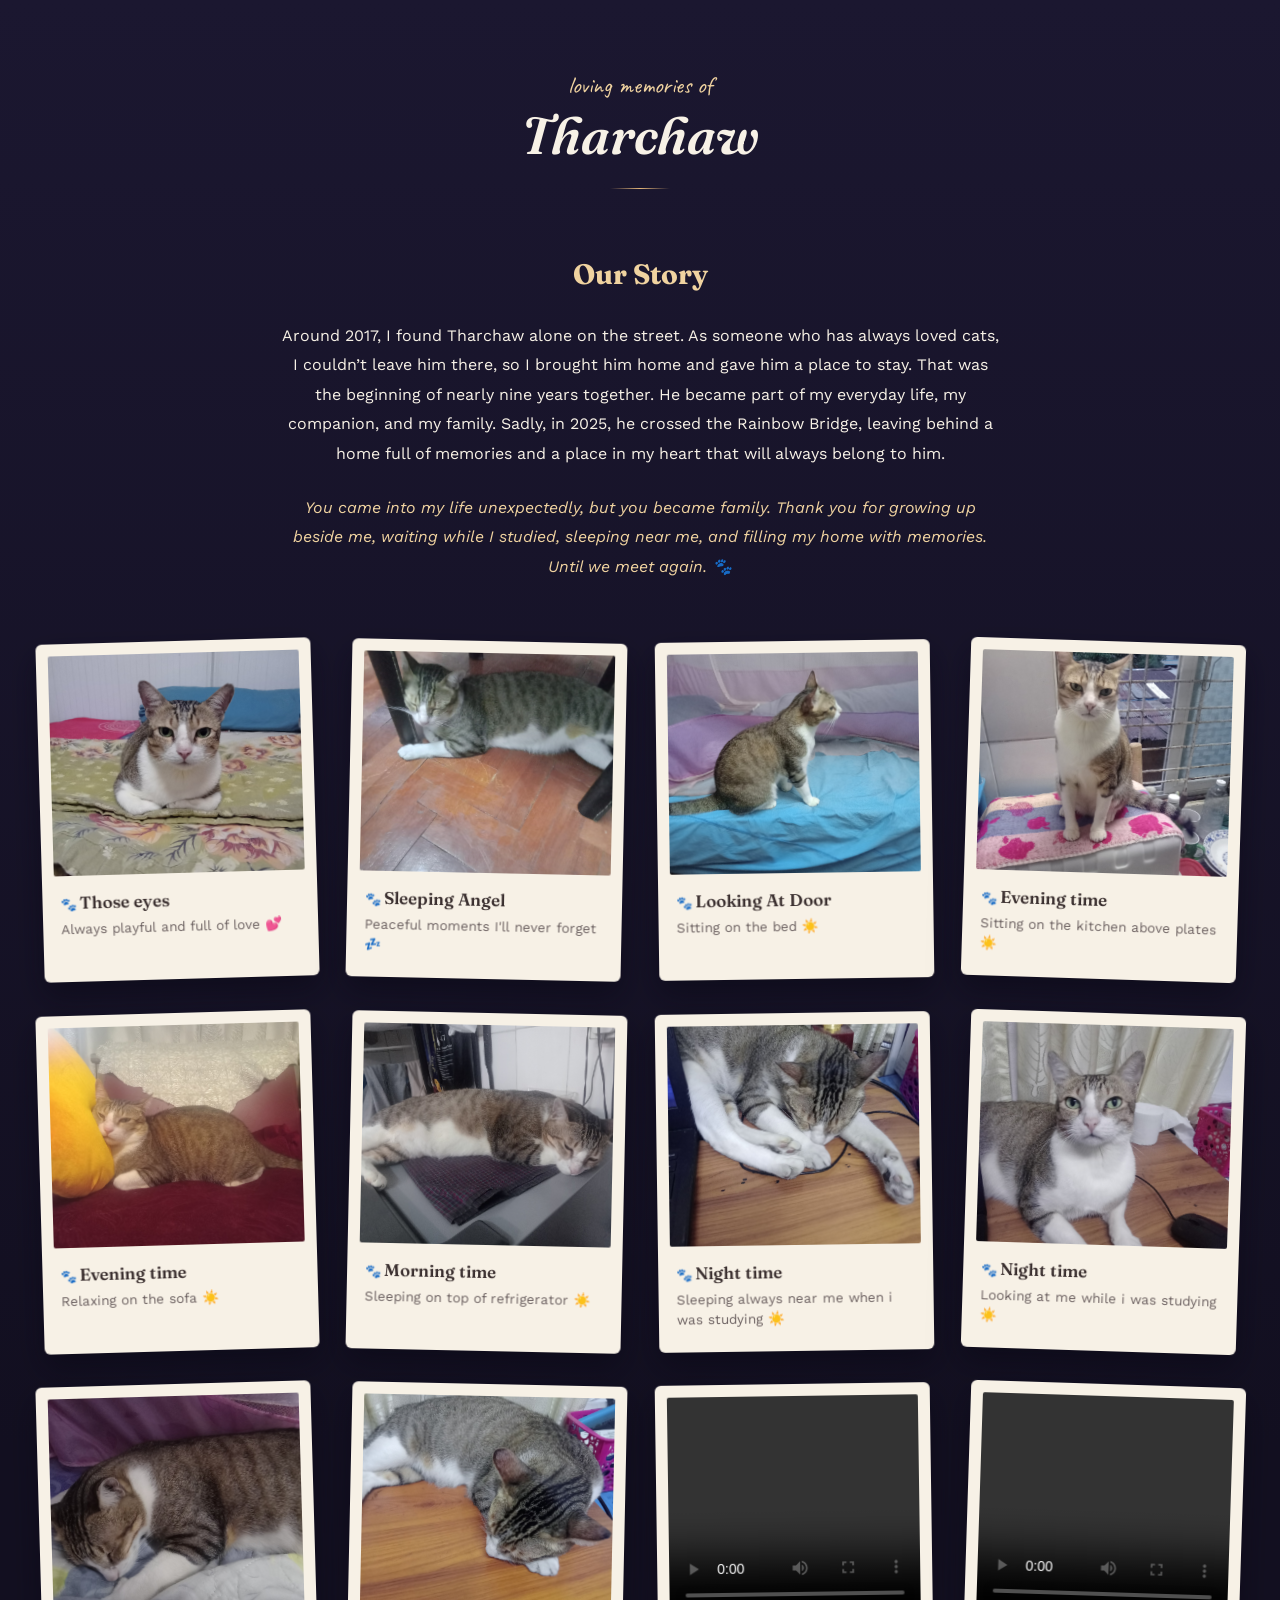
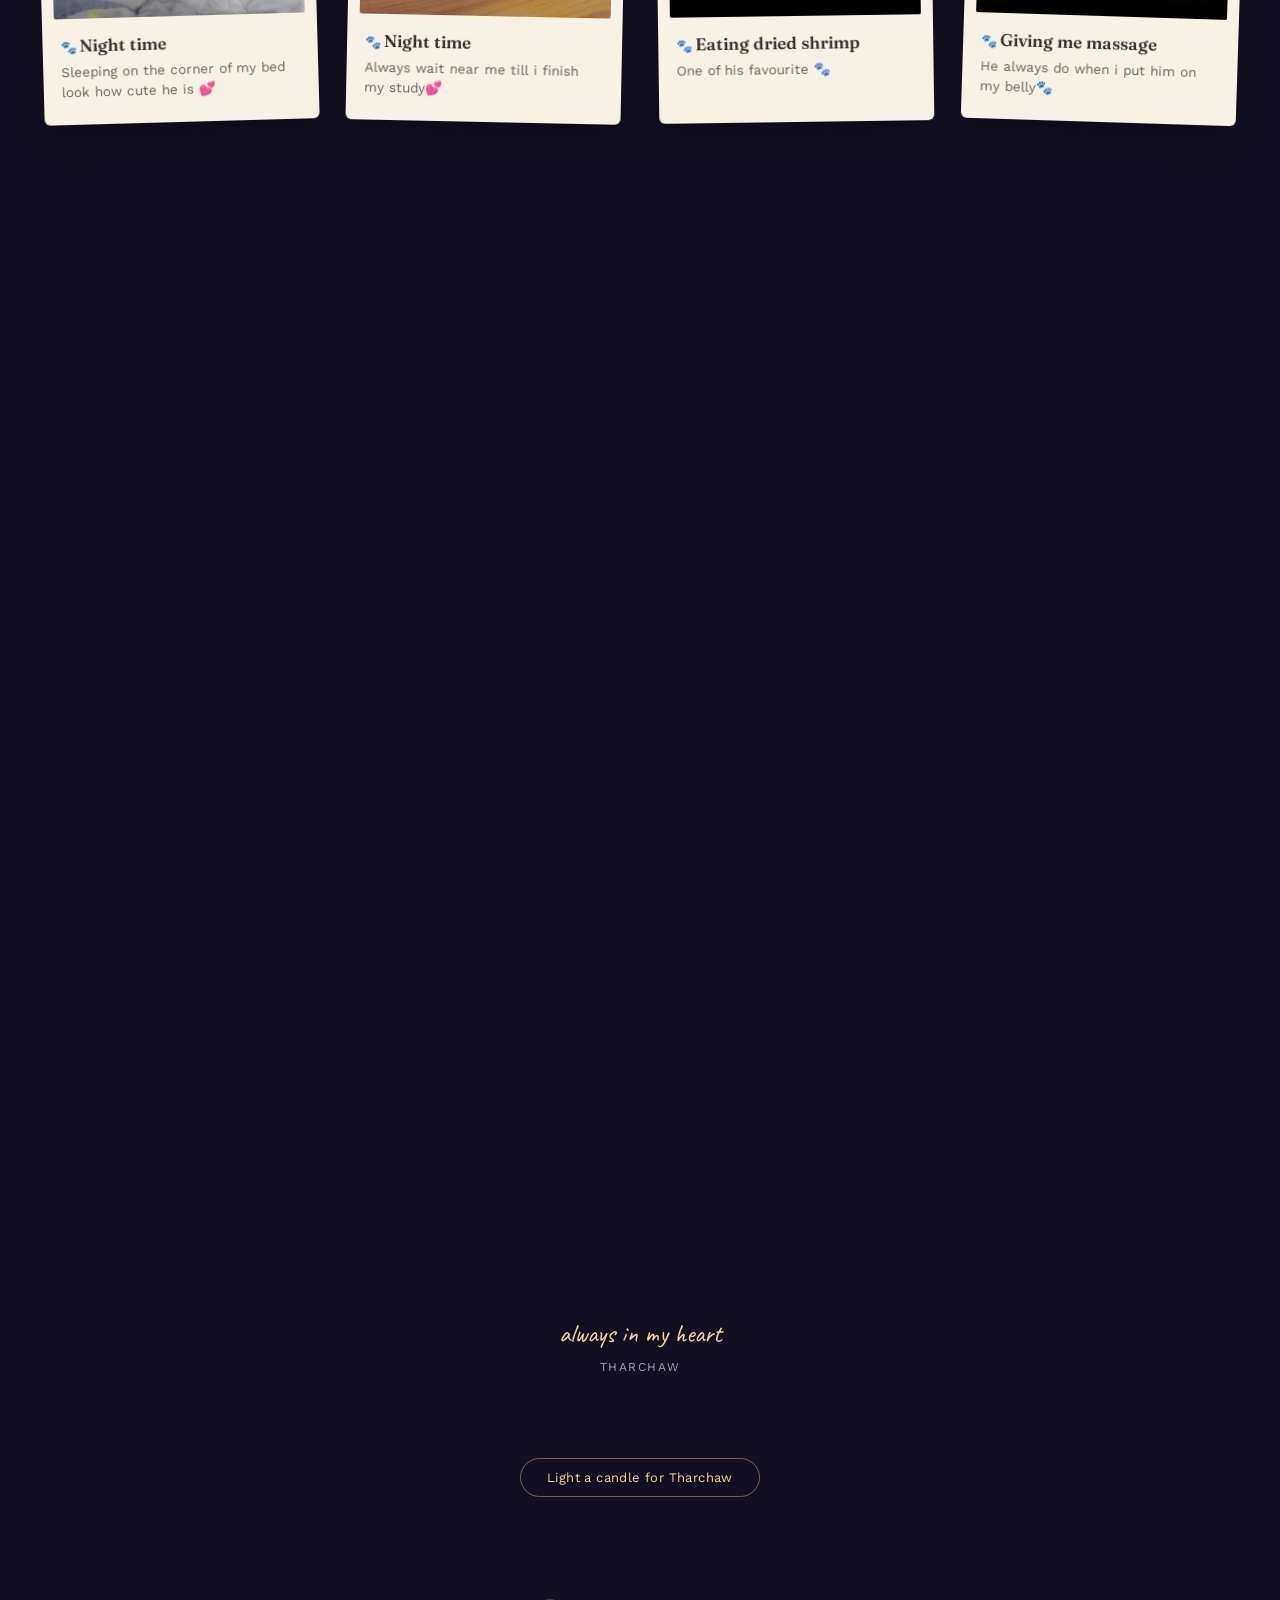
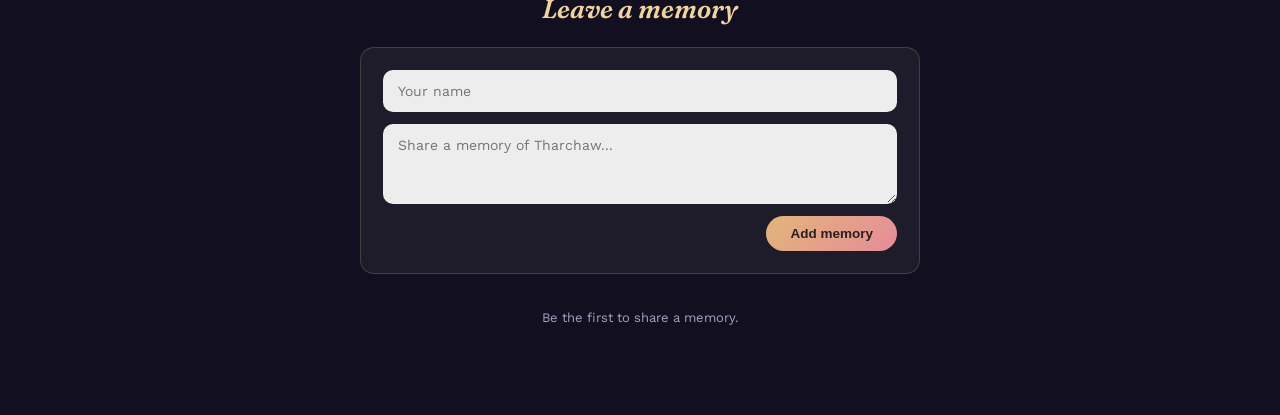
==== home.html @ 23cc224a "Upload TC" ====
<!DOCTYPE html>
<html lang="en">
<head>
    <meta charset="UTF-8">
    <meta name="viewport" content="width=device-width, initial-scale=1.0">
    <title>My Cat Memorial</title>
    <link rel="preconnect" href="https://fonts.googleapis.com">
    <link href="https://fonts.googleapis.com/css2?family=Fraunces:ital,wght@0,600;1,600&family=Work+Sans:wght@400;500;600&family=Caveat:wght@500;600&display=swap" rel="stylesheet">
    <link rel="stylesheet" href="style.css">
</head>
<body>

<div class="paw-field" aria-hidden="true">
    <span class="paw">🐾</span>
    <span class="paw">🐾</span>
    <span class="paw">🐾</span>
    <span class="paw">🐾</span>
    <span class="paw">🐾</span>
</div>
<div class="ember-field" id="emberField" aria-hidden="true"></div>

<div class="container">

    <div class="hero">
        <span class="eyebrow">loving memories of</span>
        <h1>Tharchaw</h1>
        <div class="divider"></div>
    </div>

    <section aria-labelledby="our-story-title" style="max-width: 720px; margin: 0 auto 60px; line-height: 1.85;">
        <h2 id="our-story-title" style="font-family: var(--font-display); color: var(--gold-soft); font-size: 28px; margin-bottom: 20px;">Our Story</h2>
        <p>Around 2017, I found Tharchaw alone on the street. As someone who has always loved cats, I couldn’t leave him there, so I brought him home and gave him a place to stay. That was the beginning of nearly nine years together. He became part of my everyday life, my companion, and my family. Sadly, in 2025, he crossed the Rainbow Bridge, leaving behind a home full of memories and a place in my heart that will always belong to him.</p>
        <p style="margin-top: 24px; color: var(--gold-soft); font-style: italic;">You came into my life unexpectedly, but you became family. Thank you for growing up beside me, waiting while I studied, sleeping near me, and filling my home with memories. Until we meet again. 🐾</p>
    </section>

    <div class="card-grid">

        <!-- CAT CARD 1 -->
        <div class="cat-card">
            <img src="images/cat1.jpg" alt="My Cat">
            <div class="card-content">
                <h3>Those eyes</h3>
                <p>Always playful and full of love 💕</p>
            </div>
        </div>

        <!-- CAT CARD 2 -->
        <div class="cat-card">
            <img src="images/cat2.jpg" alt="My Cat">
            <div class="card-content">
                <h3>Sleeping Angel</h3>
                <p>Peaceful moments I'll never forget 💤</p>
            </div>
        </div>

        <!-- CAT CARD 3 -->
        <div class="cat-card">
            <img src="images/cat3.jpg" alt="My Cat">
            <div class="card-content">
                <h3>Looking At Door</h3>
                <p>Sitting on the bed ☀️</p>
            </div>
        </div>

        <!-- CAT CARD 4 -->
        <div class="cat-card">
            <img src="images/cat4.jpg" alt="My Cat">
            <div class="card-content">
                <h3>Evening time</h3>
                <p>Sitting on the kitchen above plates ☀️</p>
            </div>
        </div>

        <!-- CAT CARD 5 -->
        <div class="cat-card">
            <img src="images/cat5.jpg" alt="My Cat">
            <div class="card-content">
                <h3>Evening time</h3>
                <p>Relaxing on the sofa ☀️</p>
            </div>
        </div>

        <!-- CAT CARD 6-->
        <div class="cat-card">
            <img src="images/cat6.jpg" alt="My Cat">
            <div class="card-content">
                <h3>Morning time</h3>
                <p>Sleeping on top of refrigerator ☀️</p>
            </div>
        </div>

        <!-- CAT CARD 7-->
        <div class="cat-card">
            <img src="images/cat7.jpg" alt="My Cat">
            <div class="card-content">
                <h3>Night time</h3>
                <p>Sleeping always near me when i was studying ☀️</p>
            </div>
        </div>

        <!-- CAT CARD 8-->
        <div class="cat-card">
            <img src="images/cat8.jpg" alt="My Cat">
            <div class="card-content">
                <h3>Night time</h3>
                <p>Looking at me while i was studying ☀️</p>
            </div>
        </div>

        <!-- CAT CARD 9-->
        <div class="cat-card">
            <img src="images/cat9.jpg" alt="My Cat">
            <div class="card-content">
                <h3>Night time</h3>
                <p>Sleeping on the corner of my bed look how cute he is 💕</p>
            </div>
        </div>

        <!-- CAT CARD 10-->
        <div class="cat-card">
            <img src="images/cat10.jpg" alt="My Cat">
            <div class="card-content">
                <h3>Night time</h3>
                <p>Always wait near me till i finish my study💕</p>
            </div>
        </div>

        <!-- CAT CARD 11 (VIDEO) -->
        <div class="cat-card">
            <video controls>
            <source src="videos/cat11.mp4" type="video/mp4">
        Your browser does not support the video tag.
            </video>
        <div class="card-content">
                <h3>Eating dried shrimp</h3>
                <p>One of his favourite 🐾</p>
            </div>
        </div>

        <!-- CAT CARD 12 (VIDEO) -->
        <div class="cat-card">
            <video controls>
            <source src="videos/cat12.mp4" type="video/mp4">
        Your browser does not support the video tag.
            </video>
        <div class="card-content">
                <h3>Giving me massage</h3>
                <p>He always do when i put him on my belly🐾</p>
            </div>
        </div>

        <!-- CAT CARD 13-->
        <div class="cat-card">
            <img src="images/cat11.jpeg" alt="My Cat">
            <div class="card-content">
                <h3>Feeling alone</h3>
                <p>Watching something with full focus💕</p>
            </div>
        </div>

        <!-- CAT CARD 14-->
        <div class="cat-card">
            <img src="images/cat12.jpg" alt="My Cat">
            <div class="card-content">
                <h3>Waiting for me to sleep together</h3>
                <p>Again sleeping near me while i m studying💕</p>
            </div>
        </div>

         <!-- CAT CARD 15-->
        <div class="cat-card">
            <img src="images/cat13.jpg" alt="My Cat">
            <div class="card-content">
                <h3>Sleeping on the bed</h3>
                <p>Dreaming something💕</p>
            </div>
        </div>

        <!-- CAT CARD 16-->
        <div class="cat-card">
            <img src="images/cat14.jpg" alt="My Cat">
            <div class="card-content">
                <h3>He loves bicycle</h3>
                <p>Giving pose on the bicycle💕</p>
            </div>
        </div>

         <!-- CAT CARD 17-->
        <div class="cat-card">
            <img src="images/cat15.jpeg" alt="My Cat">
            <div class="card-content">
                <h3>He loves bicycle</h3>
                <p>Looking at camera💕</p>
            </div>
        </div>

        <!-- CAT CARD 18-->
        <div class="cat-card">
            <img src="images/cat16.jpeg" alt="My Cat">
            <div class="card-content">
                <h3>Innocent and Lovely</h3>
                <p>Looking at camera💕</p>
            </div>
        </div>

        <!-- CAT CARD 19-->
        <div class="cat-card">
            <img src="images/cat17.jpeg" alt="My Cat">
            <div class="card-content">
                <h3>Glower Face</h3>
                <p>Looking at camera💕</p>
            </div>
        </div>

        <!-- CAT CARD 20-->
        <div class="cat-card">
            <img src="images/cat18.jpg" alt="My Cat">
            <div class="card-content">
                <h3>Sleeping on my hand</h3>
                <p>Peacefully💕</p>
            </div>
        </div>

        <!-- CAT CARD 21 (VIDEO) -->
        <div class="cat-card">
            <video controls>
            <source src="videos/cat13.mp4" type="video/mp4">
        Your browser does not support the video tag.
            </video>
        <div class="card-content">
                <h3>Calling his name</h3>
                <p>He always gives me response when i call his name🐾</p>
            </div>
        </div>

    </div>

    <div class="dedication">
        always in my heart
        <span>Tharchaw</span>
    </div>

    <div class="candle-shrine" id="candleShrine">
        <div class="flame" aria-hidden="true"></div>
        <button class="candle-btn" id="candleBtn">Light a candle for Tharchaw</button>
        <span class="candle-count" id="candleCount"></span>
    </div>

    <section class="guestbook">
        <h2>Leave a memory</h2>
        <form class="guestbook-form" id="guestbookForm">
            <input type="text" id="gbName" placeholder="Your name" required>
            <textarea id="gbMessage" placeholder="Share a memory of Tharchaw..." required></textarea>
            <button type="submit">Add memory</button>
        </form>
        <div class="guestbook-list" id="guestbookList"></div>
    </section>

</div>

<!-- Lightbox for viewing photos larger -->
<div class="lightbox" id="lightbox" aria-hidden="true">
    <button class="lightbox-close" id="lightboxClose" aria-label="Close">✕</button>
    <button class="lightbox-nav prev" id="lightboxPrev" aria-label="Previous photo">‹</button>
    <div class="lightbox-media" id="lightboxMedia"></div>
    <div class="lightbox-caption">
        <h3 id="lightboxTitle"></h3>
        <p id="lightboxDesc"></p>
    </div>
    <button class="lightbox-nav next" id="lightboxNext" aria-label="Next photo">›</button>
</div>

<script src="script.js"></script>

</body>
</html>
---- style.css ----
/* ============================================
   Tharchaw Memorial — Design Tokens
   ============================================ */
:root {
    --bg-deep: #1b1730;
    --bg-deeper: #120f20;
    --surface: #2c2645;
    --surface-soft: #352c50;
    --gold: #e3b579;
    --gold-soft: #f0d3a0;
    --coral: #e58c9a;
    --cream: #f7f1e6;
    --cream-warm: #efe6d6;
    --muted: #a79fc0;
    --ink: #3a2f2f;
    --shadow: rgba(10, 8, 20, 0.55);

    --font-display: 'Fraunces', 'Georgia', serif;
    --font-body: 'Work Sans', 'Segoe UI', sans-serif;
    --font-script: 'Caveat', cursive;
}

/* Reset */
* {
    margin: 0;
    padding: 0;
    box-sizing: border-box;
}

body {
    font-family: var(--font-body);
    color: var(--cream);
    background: var(--bg-deep);
    min-height: 100vh;
    overflow-x: hidden;
}

@media (prefers-reduced-motion: reduce) {
    *, *::before, *::after {
        animation-duration: 0.01ms !important;
        animation-iteration-count: 1 !important;
        transition-duration: 0.01ms !important;
        scroll-behavior: auto !important;
    }
}

/* ============================================
   Floating paw motif (shared, restrained)
   ============================================ */
.paw-field {
    position: fixed;
    inset: 0;
    pointer-events: none;
    overflow: hidden;
    z-index: 0;
}

.paw {
    position: absolute;
    font-size: 28px;
    opacity: 0.09;
    color: var(--gold);
    animation: drift 22s ease-in-out infinite;
}

.paw:nth-child(1) { top: 12%; left: 8%;  font-size: 34px; animation-delay: 0s; }
.paw:nth-child(2) { top: 65%; left: 18%; font-size: 22px; animation-delay: -6s; }
.paw:nth-child(3) { top: 30%; left: 82%; font-size: 30px; animation-delay: -11s; }
.paw:nth-child(4) { top: 78%; left: 72%; font-size: 20px; animation-delay: -3s; }
.paw:nth-child(5) { top: 50%; left: 45%; font-size: 24px; animation-delay: -16s; }

@keyframes drift {
    0%, 100% { transform: translateY(0) rotate(0deg); }
    50% { transform: translateY(-30px) rotate(6deg); }
}

/* ============================================
   Login page
   ============================================ */
.login-page {
    min-height: 100vh;
    display: flex;
    justify-content: center;
    align-items: center;
    position: relative;
    background:
        radial-gradient(ellipse 600px 500px at 50% 40%, rgba(227, 181, 121, 0.16), transparent 70%),
        linear-gradient(160deg, var(--bg-deep), var(--bg-deeper));
}

.login-container {
    position: relative;
    z-index: 1;
    background: rgba(247, 241, 230, 0.06);
    border: 1px solid rgba(227, 181, 121, 0.25);
    padding: 48px 40px;
    border-radius: 18px;
    backdrop-filter: blur(18px);
    text-align: center;
    width: 340px;
    box-shadow: 0 25px 60px var(--shadow);
}

.login-container h1 {
    font-family: var(--font-display);
    font-style: italic;
    font-weight: 600;
    font-size: 30px;
    color: var(--gold-soft);
    letter-spacing: 0.3px;
}

.login-container h2 {
    font-family: var(--font-script);
    font-size: 22px;
    font-weight: 400;
    margin-top: 4px;
    margin-bottom: 28px;
    color: var(--muted);
}

.login-container input {
    width: 100%;
    padding: 13px 14px;
    margin-bottom: 14px;
    border: 1px solid rgba(255, 255, 255, 0.12);
    border-radius: 10px;
    outline: none;
    font-size: 14px;
    font-family: var(--font-body);
    background: rgba(255, 255, 255, 0.92);
    color: var(--ink);
    transition: box-shadow 0.25s ease, transform 0.15s ease;
}

.login-container input:focus {
    box-shadow: 0 0 0 3px rgba(227, 181, 121, 0.45);
}

.login-container button {
    width: 100%;
    padding: 13px;
    margin-top: 6px;
    border: none;
    border-radius: 10px;
    background: linear-gradient(135deg, var(--gold), var(--coral));
    color: #2a1f1f;
    font-weight: 600;
    font-size: 15px;
    letter-spacing: 0.3px;
    cursor: pointer;
    transition: transform 0.2s ease, box-shadow 0.2s ease;
}

.login-container button:hover {
    transform: translateY(-2px);
    box-shadow: 0 10px 24px rgba(227, 181, 121, 0.35);
}

.login-container button:focus-visible,
.login-container input:focus-visible {
    outline: 2px solid var(--gold-soft);
    outline-offset: 2px;
}

#error {
    margin-top: 14px;
    min-height: 18px;
    font-size: 13px;
    color: var(--coral);
}

#error.shake {
    animation: shake 0.4s ease;
}

@keyframes shake {
    0%, 100% { transform: translateX(0); }
    25% { transform: translateX(-6px); }
    75% { transform: translateX(6px); }
}

/* ============================================
   Memorial / gallery page
   ============================================ */
.container {
    position: relative;
    z-index: 1;
    padding: 70px 24px 90px;
    text-align: center;
    background: linear-gradient(180deg, var(--bg-deep), var(--bg-deeper) 40%, var(--bg-deeper));
    min-height: 100vh;
}

.hero {
    max-width: 640px;
    margin: 0 auto 60px;
}

.hero .eyebrow {
    font-family: var(--font-script);
    font-size: 24px;
    color: var(--gold-soft);
    display: block;
    margin-bottom: 6px;
}

.container h1 {
    font-family: var(--font-display);
    font-style: italic;
    font-weight: 600;
    font-size: clamp(32px, 5vw, 52px);
    color: var(--cream);
    line-height: 1.15;
}

.hero .divider {
    margin: 22px auto 0;
    width: 60px;
    height: 1px;
    background: linear-gradient(90deg, transparent, var(--gold), transparent);
}

/* Grid */
.card-grid {
    display: grid;
    grid-template-columns: repeat(auto-fill, minmax(250px, 1fr));
    gap: 34px;
    max-width: 1200px;
    margin: 0 auto;
}

/* Polaroid-style card */
.cat-card {
    background: var(--cream);
    border-radius: 6px;
    padding: 12px 12px 0;
    box-shadow: 0 14px 30px var(--shadow);
    transition: transform 0.35s ease, box-shadow 0.35s ease;
    opacity: 0;
    transform: translateY(24px);
}

.cat-card.visible {
    animation: rise 0.7s ease forwards;
}

@keyframes rise {
    to { opacity: 1; transform: translateY(0); }
}

/* alternating gentle tilt, like pinned photos */
.cat-card:nth-child(4n+1) { transform: rotate(-1.6deg) translateY(24px); }
.cat-card:nth-child(4n+2) { transform: rotate(1.2deg) translateY(24px); }
.cat-card:nth-child(4n+3) { transform: rotate(-0.8deg) translateY(24px); }
.cat-card:nth-child(4n+4) { transform: rotate(1.8deg) translateY(24px); }

.cat-card.visible:nth-child(4n+1) { animation-name: rise1; }
.cat-card.visible:nth-child(4n+2) { animation-name: rise2; }
.cat-card.visible:nth-child(4n+3) { animation-name: rise3; }
.cat-card.visible:nth-child(4n+4) { animation-name: rise4; }

@keyframes rise1 { to { opacity: 1; transform: rotate(-1.6deg) translateY(0); } }
@keyframes rise2 { to { opacity: 1; transform: rotate(1.2deg) translateY(0); } }
@keyframes rise3 { to { opacity: 1; transform: rotate(-0.8deg) translateY(0); } }
@keyframes rise4 { to { opacity: 1; transform: rotate(1.8deg) translateY(0); } }

.cat-card:hover {
    transform: rotate(0deg) translateY(-8px) scale(1.02) !important;
    box-shadow: 0 22px 45px var(--shadow);
    z-index: 2;
}

.cat-card img,
.cat-card video {
    width: 100%;
    height: 220px;
    object-fit: cover;
    border-radius: 2px;
    display: block;
}

.card-content {
    padding: 16px 6px 22px;
    text-align: left;
}

.card-content h3 {
    font-family: var(--font-display);
    font-size: 17px;
    font-weight: 600;
    color: var(--ink);
    margin-bottom: 6px;
}

.card-content h3::before {
    content: "🐾 ";
    font-size: 13px;
}

.card-content p {
    font-size: 13.5px;
    line-height: 1.5;
    color: #6b6060;
}

/* Footer dedication */
.dedication {
    margin-top: 80px;
    font-family: var(--font-script);
    font-size: 26px;
    color: var(--gold-soft);
}

.dedication span {
    display: block;
    font-family: var(--font-body);
    font-size: 12px;
    letter-spacing: 1.5px;
    text-transform: uppercase;
    color: var(--muted);
    margin-top: 10px;
}

/* ============================================
   Ambient embers
   ============================================ */
.ember-field {
    position: fixed;
    inset: 0;
    pointer-events: none;
    overflow: hidden;
    z-index: 0;
}

.ember {
    position: absolute;
    bottom: -10px;
    width: 4px;
    height: 4px;
    border-radius: 50%;
    background: radial-gradient(circle, var(--gold-soft), var(--coral) 70%, transparent 100%);
    opacity: 0;
    animation-name: ember-rise;
    animation-timing-function: ease-in;
    animation-iteration-count: infinite;
}

@keyframes ember-rise {
    0%   { transform: translate(0, 0) scale(0.6); opacity: 0; }
    10%  { opacity: 0.7; }
    50%  { transform: translate(var(--drift, 20px), -50vh) scale(1); opacity: 0.5; }
    100% { transform: translate(calc(var(--drift, 20px) * 2), -100vh) scale(0.4); opacity: 0; }
}

/* ============================================
   Candle-lighting interaction
   ============================================ */
.candle-shrine {
    margin-top: 50px;
    text-align: center;
}

.flame {
    display: block;
    width: 11px;
    height: 24px;
    margin: 0 auto 10px;
    border-radius: 50% 50% 50% 50% / 65% 65% 35% 35%;
    background: radial-gradient(circle, var(--gold-soft), var(--coral) 65%, transparent 85%);
    box-shadow: 0 0 16px 4px rgba(227, 181, 121, 0.55);
    opacity: 0;
    transform: scaleY(0.5);
    transition: opacity 0.5s ease, transform 0.5s ease;
    animation: flicker 1.6s ease-in-out infinite;
}

.candle-shrine.lit .flame {
    opacity: 1;
    transform: scaleY(1);
}

@keyframes flicker {
    0%, 100% { transform: scaleY(1) rotate(-2deg); }
    50%      { transform: scaleY(1.08) rotate(2deg); }
}

.candle-btn {
    background: none;
    border: 1px solid rgba(227, 181, 121, 0.5);
    color: var(--gold-soft);
    padding: 11px 26px;
    border-radius: 30px;
    font-family: var(--font-body);
    font-size: 13px;
    letter-spacing: 0.4px;
    cursor: pointer;
    transition: background 0.25s ease, transform 0.2s ease;
}

.candle-btn:hover {
    background: rgba(227, 181, 121, 0.1);
    transform: translateY(-1px);
}

.candle-btn:focus-visible {
    outline: 2px solid var(--gold-soft);
    outline-offset: 3px;
}

.candle-count {
    display: block;
    margin-top: 10px;
    font-size: 12px;
    color: var(--muted);
    min-height: 16px;
}

/* ============================================
   Lightbox
   ============================================ */
.cat-card img {
    cursor: zoom-in;
}

.lightbox {
    position: fixed;
    inset: 0;
    background: rgba(15, 12, 26, 0.93);
    backdrop-filter: blur(8px);
    display: flex;
    flex-direction: column;
    align-items: center;
    justify-content: center;
    opacity: 0;
    pointer-events: none;
    transition: opacity 0.3s ease;
    z-index: 50;
    padding: 40px 20px;
}

.lightbox.open {
    opacity: 1;
    pointer-events: auto;
}

.lightbox-media {
    max-width: min(90vw, 880px);
    max-height: 62vh;
    display: flex;
    align-items: center;
    justify-content: center;
}

.lightbox-media img {
    max-width: 100%;
    max-height: 62vh;
    border-radius: 8px;
    box-shadow: 0 25px 60px rgba(0, 0, 0, 0.6);
}

.lightbox-caption {
    text-align: center;
    margin-top: 20px;
    max-width: 520px;
}

.lightbox-caption h3 {
    font-family: var(--font-display);
    font-style: italic;
    color: var(--gold-soft);
    font-size: 20px;
    margin-bottom: 6px;
}

.lightbox-caption p {
    color: var(--muted);
    font-size: 14px;
}

.lightbox-close {
    position: absolute;
    top: 24px;
    right: 28px;
    background: none;
    border: none;
    color: var(--cream);
    font-size: 26px;
    line-height: 1;
    cursor: pointer;
}

.lightbox-nav {
    position: absolute;
    top: 50%;
    transform: translateY(-50%);
    background: none;
    border: none;
    color: var(--gold-soft);
    font-size: 42px;
    line-height: 1;
    cursor: pointer;
    padding: 10px;
    opacity: 0.8;
    transition: opacity 0.2s ease;
}

.lightbox-nav:hover {
    opacity: 1;
}

.lightbox-nav.prev { left: 12px; }
.lightbox-nav.next { right: 12px; }

.lightbox-close:focus-visible,
.lightbox-nav:focus-visible {
    outline: 2px solid var(--gold-soft);
    outline-offset: 2px;
}

@media (max-width: 600px) {
    .lightbox-nav { font-size: 30px; }
    .lightbox-close { top: 14px; right: 16px; }
}

/* ============================================
   Page-load title intro
   ============================================ */
.hero .eyebrow,
.container h1,
.hero .divider,
.login-container h1,
.login-container h2 {
    opacity: 0;
    animation: fade-up 1s ease forwards;
}

.hero .eyebrow  { animation-delay: 0.15s; }
.container h1   { animation-delay: 0.45s; animation-duration: 1.1s; }
.hero .divider  { animation-delay: 1.05s; }

.login-container h1 { animation-delay: 0.15s; }
.login-container h2 { animation-delay: 0.5s; }

@keyframes fade-up {
    from { opacity: 0; transform: translateY(14px); }
    to   { opacity: 1; transform: translateY(0); }
}

/* ============================================
   Paw-print cursor over the gallery
   ============================================ */
.container {
    cursor: url("data:image/svg+xml,%3Csvg xmlns='http://www.w3.org/2000/svg' width='30' height='30' viewBox='0 0 32 32'%3E%3Cg fill='%23e3b579'%3E%3Cellipse cx='16' cy='21' rx='9' ry='7'/%3E%3Ccircle cx='7' cy='10' r='3.4'/%3E%3Ccircle cx='14' cy='6' r='3.4'/%3E%3Ccircle cx='21' cy='6' r='3.4'/%3E%3Ccircle cx='27' cy='11' r='3.2'/%3E%3C/g%3E%3C/svg%3E") 15 15, auto;
}

/* ============================================
   Guestbook
   ============================================ */
.guestbook {
    max-width: 560px;
    margin: 70px auto 0;
    text-align: left;
}

.guestbook h2 {
    font-family: var(--font-display);
    font-style: italic;
    text-align: center;
    color: var(--gold-soft);
    font-size: 26px;
    margin-bottom: 22px;
    font-weight: 600;
}

.guestbook-form {
    display: flex;
    flex-direction: column;
    gap: 12px;
    background: rgba(247, 241, 230, 0.05);
    border: 1px solid rgba(227, 181, 121, 0.22);
    padding: 22px;
    border-radius: 14px;
}

.guestbook-form input,
.guestbook-form textarea {
    width: 100%;
    padding: 12px 14px;
    border-radius: 10px;
    border: 1px solid rgba(255, 255, 255, 0.12);
    background: rgba(255, 255, 255, 0.92);
    color: var(--ink);
    font-family: var(--font-body);
    font-size: 14px;
    outline: none;
}

.guestbook-form textarea {
    min-height: 80px;
    resize: vertical;
}

.guestbook-form input:focus,
.guestbook-form textarea:focus {
    box-shadow: 0 0 0 3px rgba(227, 181, 121, 0.45);
}

.guestbook-form button {
    align-self: flex-end;
    background: linear-gradient(135deg, var(--gold), var(--coral));
    border: none;
    color: #2a1f1f;
    padding: 10px 24px;
    border-radius: 30px;
    font-weight: 600;
    font-size: 13.5px;
    cursor: pointer;
    transition: transform 0.2s ease, box-shadow 0.2s ease;
}

.guestbook-form button:hover {
    transform: translateY(-2px);
    box-shadow: 0 10px 22px rgba(227, 181, 121, 0.3);
}

.guestbook-list {
    margin-top: 26px;
    display: flex;
    flex-direction: column;
    gap: 14px;
}

.guestbook-entry {
    background: rgba(247, 241, 230, 0.04);
    border-left: 2px solid var(--gold);
    padding: 14px 18px;
    border-radius: 8px;
}

.guestbook-entry .message {
    font-style: italic;
    color: var(--cream-warm);
    font-size: 14.5px;
    line-height: 1.5;
}

.guestbook-entry .meta {
    margin-top: 8px;
    font-size: 11px;
    letter-spacing: 0.6px;
    text-transform: uppercase;
    color: var(--muted);
}

.guestbook-empty {
    color: var(--muted);
    font-size: 13px;
    text-align: center;
    padding: 10px 0 0;
}
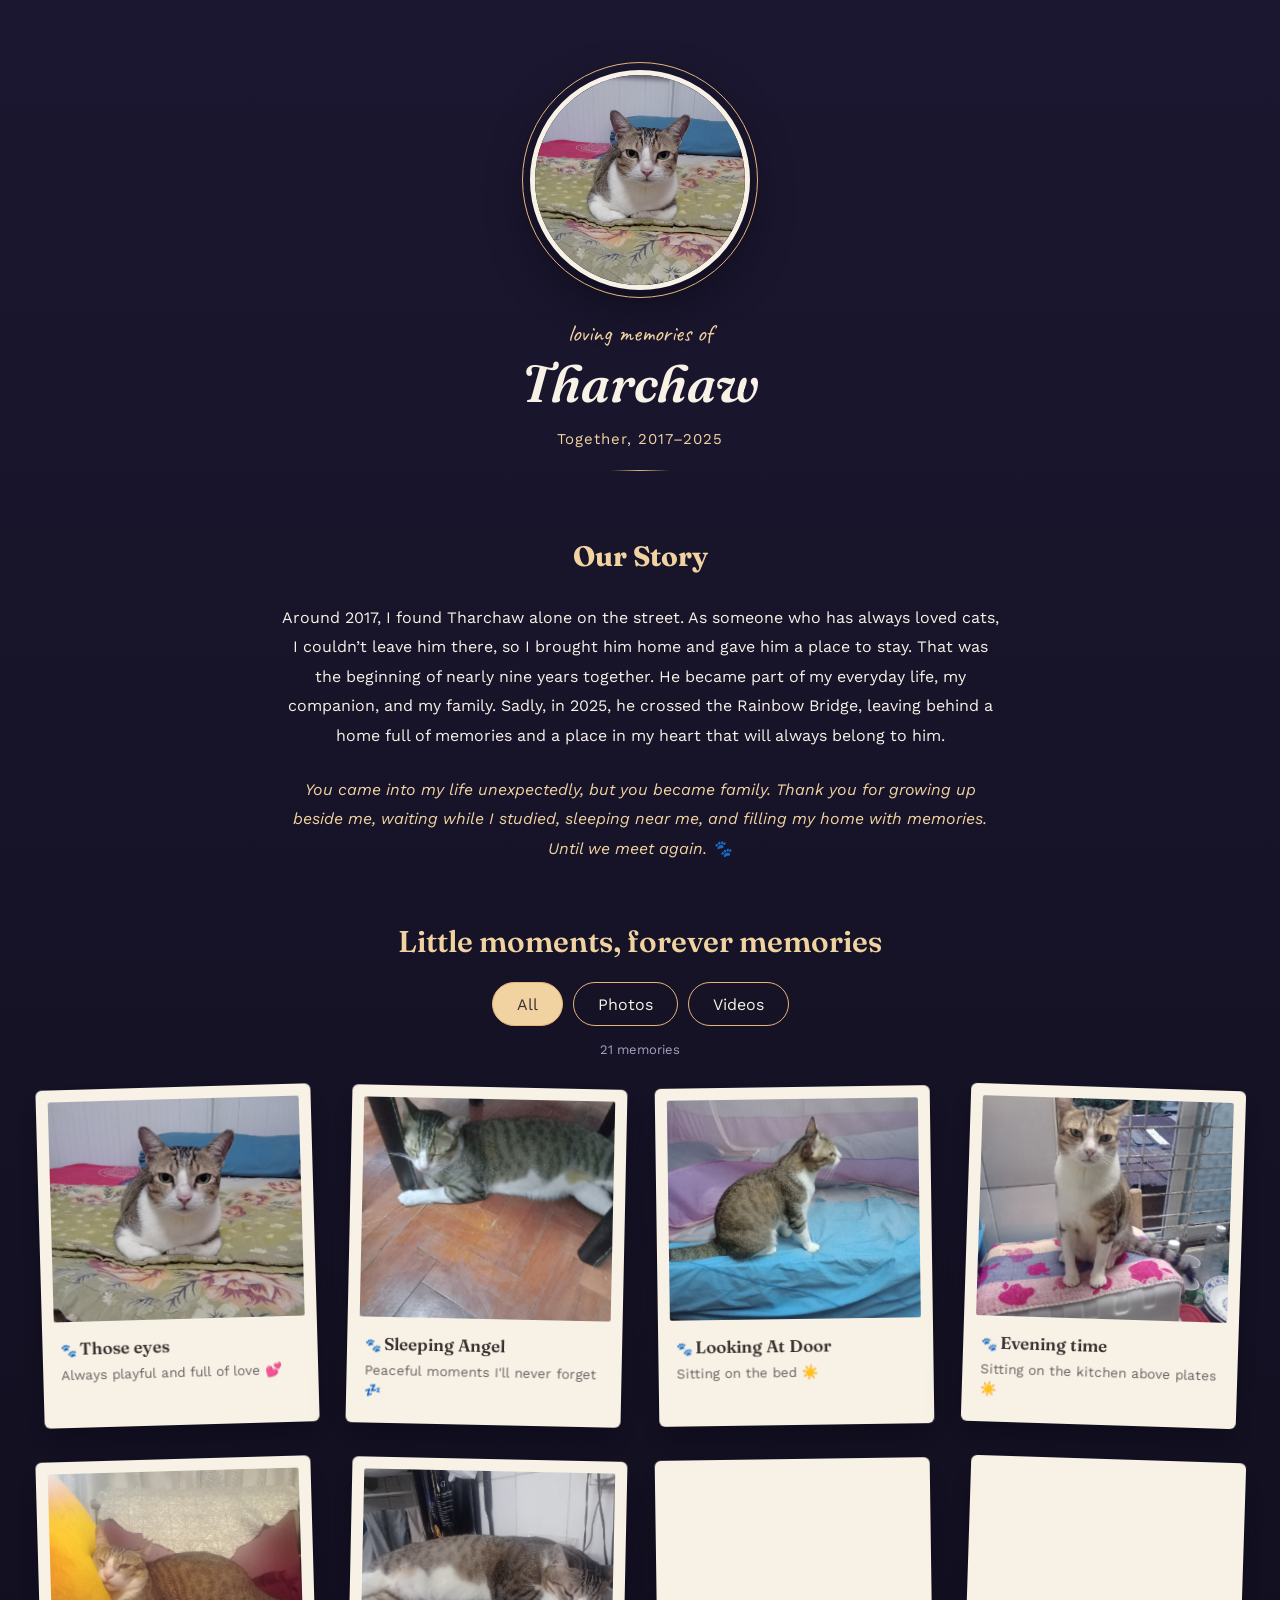
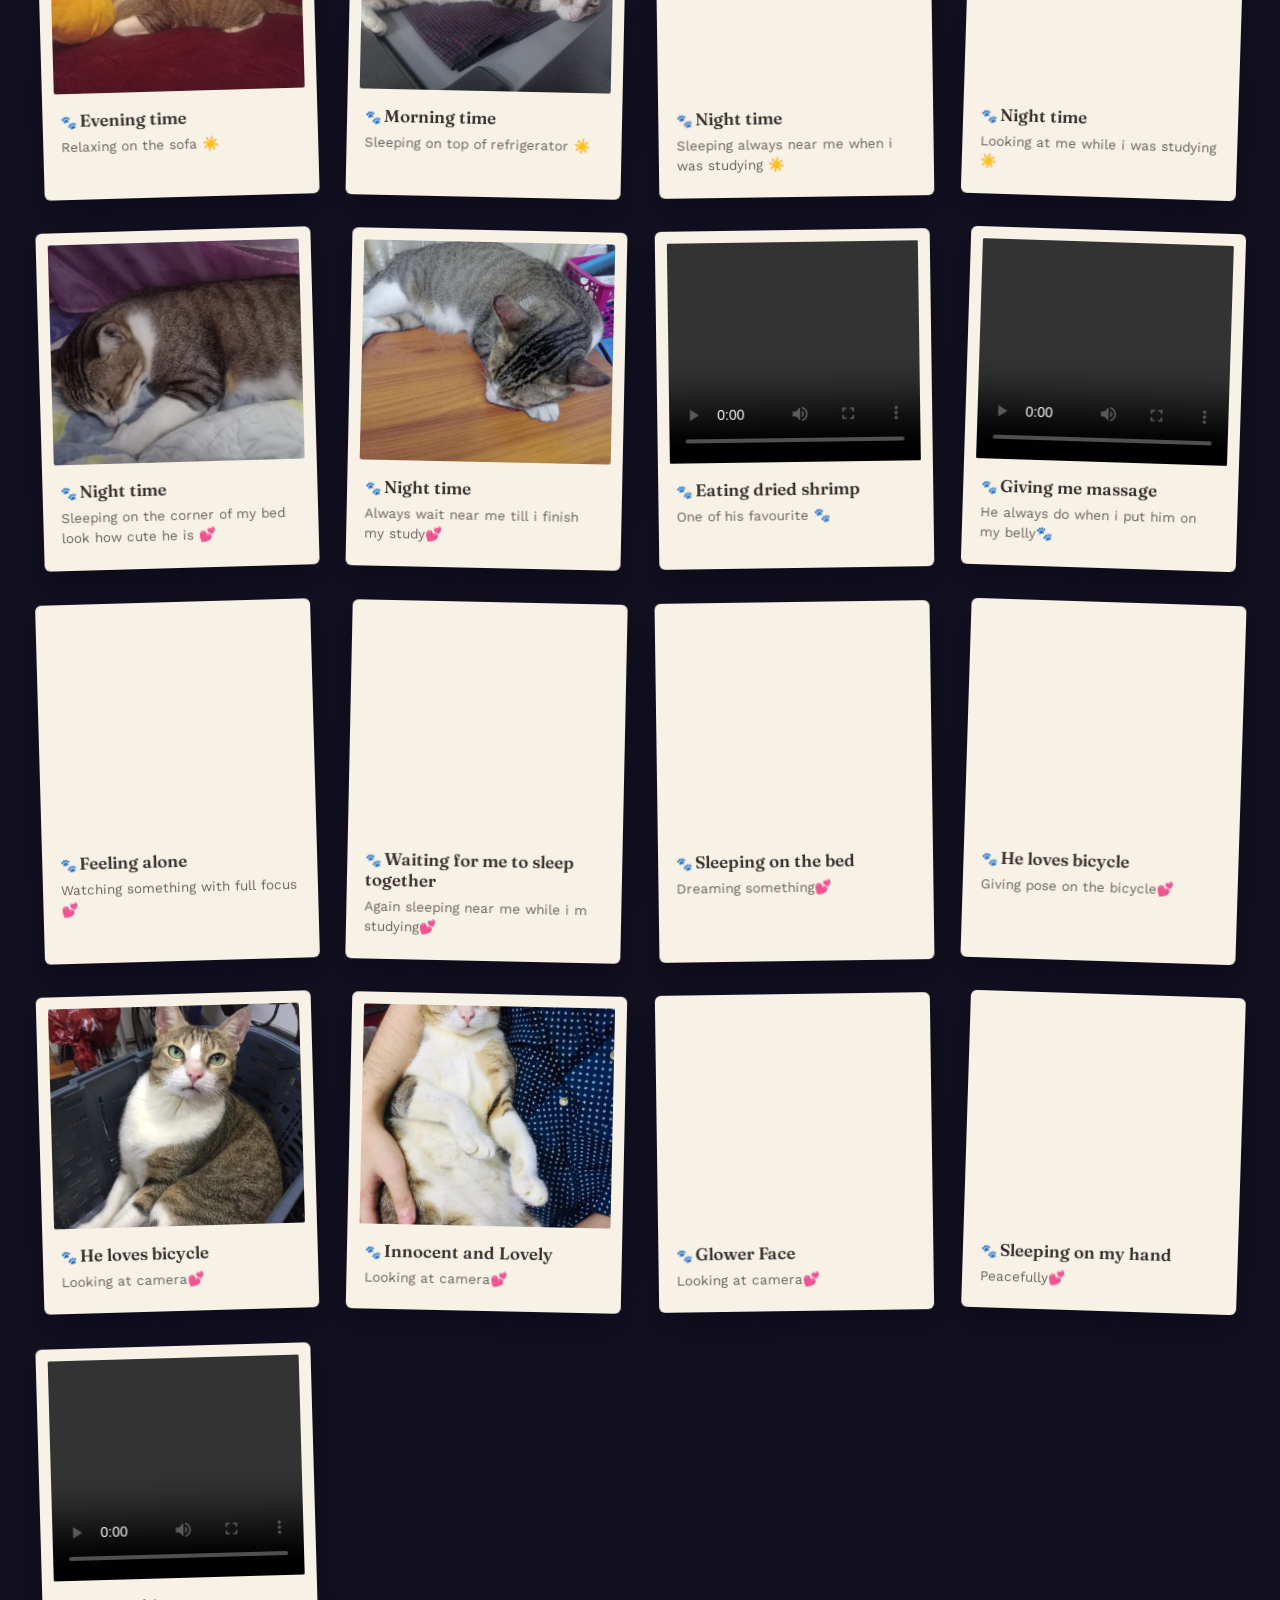
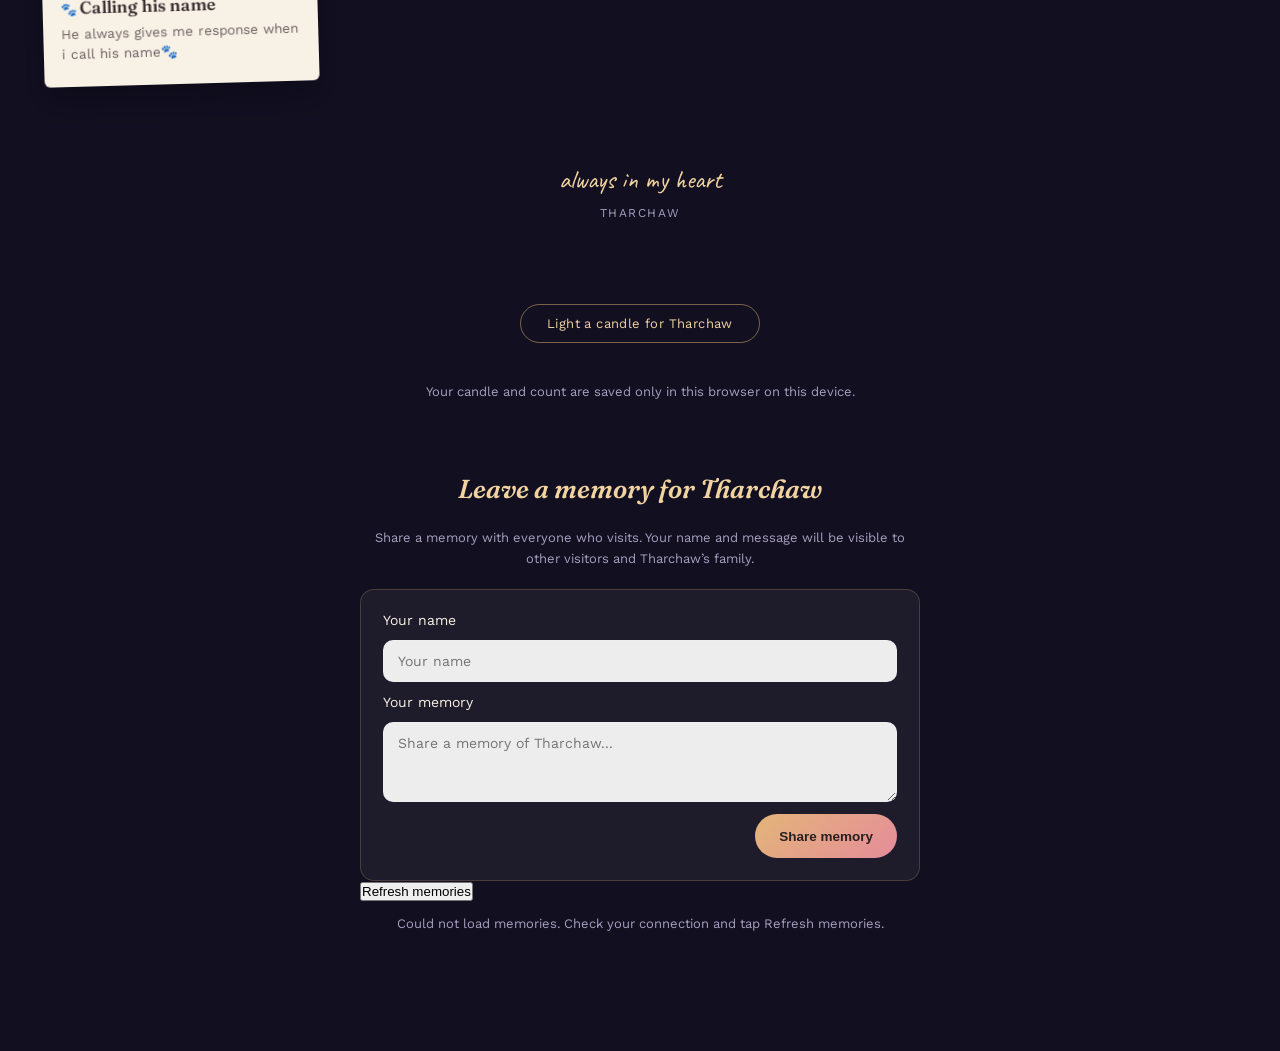
==== commit ac40751c: "Add share memory guestbook" ====
--- a/home.html
+++ b/home.html
@@ -3,7 +3,7 @@
 <head>
     <meta charset="UTF-8">
     <meta name="viewport" content="width=device-width, initial-scale=1.0">
-    <title>My Cat Memorial</title>
+    <title>Tharchaw — Loving Memories</title>
     <link rel="preconnect" href="https://fonts.googleapis.com">
     <link href="https://fonts.googleapis.com/css2?family=Fraunces:ital,wght@0,600;1,600&family=Work+Sans:wght@400;500;600&family=Caveat:wght@500;600&display=swap" rel="stylesheet">
     <link rel="stylesheet" href="style.css">
@@ -22,8 +22,10 @@
 <div class="container">
 
     <div class="hero">
+        <img class="featured-photo" src="images/cat1.jpg" alt="A favourite portrait of Tharchaw" fetchpriority="high">
         <span class="eyebrow">loving memories of</span>
         <h1>Tharchaw</h1>
+        <p class="together-years">Together, 2017–2025</p>
         <div class="divider"></div>
     </div>
 
@@ -33,11 +35,19 @@
         <p style="margin-top: 24px; color: var(--gold-soft); font-style: italic;">You came into my life unexpectedly, but you became family. Thank you for growing up beside me, waiting while I studied, sleeping near me, and filling my home with memories. Until we meet again. 🐾</p>
     </section>
 
+    <section class="gallery-section" aria-labelledby="gallery-title">
+    <h2 id="gallery-title" class="gallery-title">Little moments, forever memories</h2>
+    <div class="gallery-filters" role="group" aria-label="Filter memories" hidden>
+        <button type="button" data-filter="all" aria-pressed="true">All</button>
+        <button type="button" data-filter="photo" aria-pressed="false">Photos</button>
+        <button type="button" data-filter="video" aria-pressed="false">Videos</button>
+    </div>
+    <p class="gallery-status" id="galleryStatus" role="status"></p>
     <div class="card-grid">
 
         <!-- CAT CARD 1 -->
         <div class="cat-card">
-            <img src="images/cat1.jpg" alt="My Cat">
+            <img src="images/cat1.jpg" alt="Tharchaw — Those eyes" loading="lazy" decoding="async">
             <div class="card-content">
                 <h3>Those eyes</h3>
                 <p>Always playful and full of love 💕</p>
@@ -46,7 +56,7 @@
 
         <!-- CAT CARD 2 -->
         <div class="cat-card">
-            <img src="images/cat2.jpg" alt="My Cat">
+            <img src="images/cat2.jpg" alt="Tharchaw — Sleeping Angel" loading="lazy" decoding="async">
             <div class="card-content">
                 <h3>Sleeping Angel</h3>
                 <p>Peaceful moments I'll never forget 💤</p>
@@ -55,7 +65,7 @@
 
         <!-- CAT CARD 3 -->
         <div class="cat-card">
-            <img src="images/cat3.jpg" alt="My Cat">
+            <img src="images/cat3.jpg" alt="Tharchaw — Looking At Door" loading="lazy" decoding="async">
             <div class="card-content">
                 <h3>Looking At Door</h3>
                 <p>Sitting on the bed ☀️</p>
@@ -64,7 +74,7 @@
 
         <!-- CAT CARD 4 -->
         <div class="cat-card">
-            <img src="images/cat4.jpg" alt="My Cat">
+            <img src="images/cat4.jpg" alt="Tharchaw — Evening time" loading="lazy" decoding="async">
             <div class="card-content">
                 <h3>Evening time</h3>
                 <p>Sitting on the kitchen above plates ☀️</p>
@@ -73,7 +83,7 @@
 
         <!-- CAT CARD 5 -->
         <div class="cat-card">
-            <img src="images/cat5.jpg" alt="My Cat">
+            <img src="images/cat5.jpg" alt="Tharchaw — Evening time" loading="lazy" decoding="async">
             <div class="card-content">
                 <h3>Evening time</h3>
                 <p>Relaxing on the sofa ☀️</p>
@@ -82,7 +92,7 @@
 
         <!-- CAT CARD 6-->
         <div class="cat-card">
-            <img src="images/cat6.jpg" alt="My Cat">
+            <img src="images/cat6.jpg" alt="Tharchaw — Morning time" loading="lazy" decoding="async">
             <div class="card-content">
                 <h3>Morning time</h3>
                 <p>Sleeping on top of refrigerator ☀️</p>
@@ -91,7 +101,7 @@
 
         <!-- CAT CARD 7-->
         <div class="cat-card">
-            <img src="images/cat7.jpg" alt="My Cat">
+            <img src="images/cat7.jpg" alt="Tharchaw — Night time" loading="lazy" decoding="async">
             <div class="card-content">
                 <h3>Night time</h3>
                 <p>Sleeping always near me when i was studying ☀️</p>
@@ -100,7 +110,7 @@
 
         <!-- CAT CARD 8-->
         <div class="cat-card">
-            <img src="images/cat8.jpg" alt="My Cat">
+            <img src="images/cat8.jpg" alt="Tharchaw — Night time" loading="lazy" decoding="async">
             <div class="card-content">
                 <h3>Night time</h3>
                 <p>Looking at me while i was studying ☀️</p>
@@ -109,7 +119,7 @@
 
         <!-- CAT CARD 9-->
         <div class="cat-card">
-            <img src="images/cat9.jpg" alt="My Cat">
+            <img src="images/cat9.jpg" alt="Tharchaw — Night time" loading="lazy" decoding="async">
             <div class="card-content">
                 <h3>Night time</h3>
                 <p>Sleeping on the corner of my bed look how cute he is 💕</p>
@@ -118,7 +128,7 @@
 
         <!-- CAT CARD 10-->
         <div class="cat-card">
-            <img src="images/cat10.jpg" alt="My Cat">
+            <img src="images/cat10.jpg" alt="Tharchaw — Night time" loading="lazy" decoding="async">
             <div class="card-content">
                 <h3>Night time</h3>
                 <p>Always wait near me till i finish my study💕</p>
@@ -127,7 +137,7 @@
 
         <!-- CAT CARD 11 (VIDEO) -->
         <div class="cat-card">
-            <video controls>
+            <video controls playsinline preload="metadata">
             <source src="videos/cat11.mp4" type="video/mp4">
         Your browser does not support the video tag.
             </video>
@@ -139,7 +149,7 @@
 
         <!-- CAT CARD 12 (VIDEO) -->
         <div class="cat-card">
-            <video controls>
+            <video controls playsinline preload="metadata">
             <source src="videos/cat12.mp4" type="video/mp4">
         Your browser does not support the video tag.
             </video>
@@ -151,7 +161,7 @@
 
         <!-- CAT CARD 13-->
         <div class="cat-card">
-            <img src="images/cat11.jpeg" alt="My Cat">
+            <img src="images/cat11.jpeg" alt="Tharchaw — Feeling alone" loading="lazy" decoding="async">
             <div class="card-content">
                 <h3>Feeling alone</h3>
                 <p>Watching something with full focus💕</p>
@@ -160,7 +170,7 @@
 
         <!-- CAT CARD 14-->
         <div class="cat-card">
-            <img src="images/cat12.jpg" alt="My Cat">
+            <img src="images/cat12.jpg" alt="Tharchaw — Waiting for me to sleep together" loading="lazy" decoding="async">
             <div class="card-content">
                 <h3>Waiting for me to sleep together</h3>
                 <p>Again sleeping near me while i m studying💕</p>
@@ -169,7 +179,7 @@
 
          <!-- CAT CARD 15-->
         <div class="cat-card">
-            <img src="images/cat13.jpg" alt="My Cat">
+            <img src="images/cat13.jpg" alt="Tharchaw — Sleeping on the bed" loading="lazy" decoding="async">
             <div class="card-content">
                 <h3>Sleeping on the bed</h3>
                 <p>Dreaming something💕</p>
@@ -178,7 +188,7 @@
 
         <!-- CAT CARD 16-->
         <div class="cat-card">
-            <img src="images/cat14.jpg" alt="My Cat">
+            <img src="images/cat14.jpg" alt="Tharchaw — He loves bicycle" loading="lazy" decoding="async">
             <div class="card-content">
                 <h3>He loves bicycle</h3>
                 <p>Giving pose on the bicycle💕</p>
@@ -187,7 +197,7 @@
 
          <!-- CAT CARD 17-->
         <div class="cat-card">
-            <img src="images/cat15.jpeg" alt="My Cat">
+            <img src="images/cat15.jpeg" alt="Tharchaw — He loves bicycle" loading="lazy" decoding="async">
             <div class="card-content">
                 <h3>He loves bicycle</h3>
                 <p>Looking at camera💕</p>
@@ -196,7 +206,7 @@
 
         <!-- CAT CARD 18-->
         <div class="cat-card">
-            <img src="images/cat16.jpeg" alt="My Cat">
+            <img src="images/cat16.jpeg" alt="Tharchaw — Innocent and Lovely" loading="lazy" decoding="async">
             <div class="card-content">
                 <h3>Innocent and Lovely</h3>
                 <p>Looking at camera💕</p>
@@ -205,7 +215,7 @@
 
         <!-- CAT CARD 19-->
         <div class="cat-card">
-            <img src="images/cat17.jpeg" alt="My Cat">
+            <img src="images/cat17.jpeg" alt="Tharchaw — Glower Face" loading="lazy" decoding="async">
             <div class="card-content">
                 <h3>Glower Face</h3>
                 <p>Looking at camera💕</p>
@@ -214,7 +224,7 @@
 
         <!-- CAT CARD 20-->
         <div class="cat-card">
-            <img src="images/cat18.jpg" alt="My Cat">
+            <img src="images/cat18.jpg" alt="Tharchaw — Sleeping on my hand" loading="lazy" decoding="async">
             <div class="card-content">
                 <h3>Sleeping on my hand</h3>
                 <p>Peacefully💕</p>
@@ -223,7 +233,7 @@
 
         <!-- CAT CARD 21 (VIDEO) -->
         <div class="cat-card">
-            <video controls>
+            <video controls playsinline preload="metadata">
             <source src="videos/cat13.mp4" type="video/mp4">
         Your browser does not support the video tag.
             </video>
@@ -235,6 +245,8 @@
 
     </div>
 
+    </section>
+
     <div class="dedication">
         always in my heart
         <span>Tharchaw</span>
@@ -243,33 +255,43 @@
     <div class="candle-shrine" id="candleShrine">
         <div class="flame" aria-hidden="true"></div>
         <button class="candle-btn" id="candleBtn">Light a candle for Tharchaw</button>
-        <span class="candle-count" id="candleCount"></span>
+        <span class="candle-count" id="candleCount" aria-live="polite"></span>
+        <p class="device-note">Your candle and count are saved only in this browser on this device.</p>
     </div>
 
     <section class="guestbook">
-        <h2>Leave a memory</h2>
-        <form class="guestbook-form" id="guestbookForm">
-            <input type="text" id="gbName" placeholder="Your name" required>
-            <textarea id="gbMessage" placeholder="Share a memory of Tharchaw..." required></textarea>
-            <button type="submit">Add memory</button>
+        <h2>Leave a memory for Tharchaw</h2>
+        <p class="device-note" id="guestbookNote">Share a memory with everyone who visits. Your name and message will be visible to other visitors and Tharchaw’s family.</p>
+        <p id="storageStatus" class="device-note" role="status"></p>
+        <form class="guestbook-form" id="guestbookForm" aria-describedby="guestbookNote">
+            <label for="gbName">Your name</label>
+            <input type="text" id="gbName" maxlength="80" placeholder="Your name" required>
+            <label for="gbMessage">Your memory</label>
+            <textarea id="gbMessage" maxlength="3000" placeholder="Share a memory of Tharchaw..." required></textarea>
+            <button type="submit">Share memory</button>
         </form>
+        <div class="guestbook-tools"><button type="button" id="refreshMemories">Refresh memories</button></div>
+        <p id="guestbookStatus" class="device-note" role="status" aria-live="polite"></p>
         <div class="guestbook-list" id="guestbookList"></div>
+        <button type="button" id="moreMemories" hidden>Load older memories</button>
     </section>
 
 </div>
 
 <!-- Lightbox for viewing photos larger -->
-<div class="lightbox" id="lightbox" aria-hidden="true">
+<div class="lightbox" id="lightbox" role="dialog" aria-modal="true" aria-labelledby="lightboxTitle" aria-hidden="true" hidden>
     <button class="lightbox-close" id="lightboxClose" aria-label="Close">✕</button>
     <button class="lightbox-nav prev" id="lightboxPrev" aria-label="Previous photo">‹</button>
     <div class="lightbox-media" id="lightboxMedia"></div>
     <div class="lightbox-caption">
+        <p id="lightboxCounter" class="photo-counter" aria-live="polite"></p>
         <h3 id="lightboxTitle"></h3>
         <p id="lightboxDesc"></p>
     </div>
     <button class="lightbox-nav next" id="lightboxNext" aria-label="Next photo">›</button>
 </div>
 
+<script src="guestbook-config.js"></script>
 <script src="script.js"></script>
 
 </body>
--- a/style.css
+++ b/style.css
@@ -659,3 +659,41 @@
     text-align: center;
     padding: 10px 0 0;
 }
+
+/* Memorial gallery improvements */
+[hidden] { display: none !important; }
+.featured-photo { display:block; width:clamp(150px, 30vw, 220px); height:clamp(150px, 30vw, 220px); object-fit:cover; border-radius:50%; margin:0 auto 28px; border:5px solid var(--cream); outline:1px solid var(--gold); outline-offset:7px; box-shadow:0 16px 40px var(--shadow); }
+.together-years { margin-top:16px; color:var(--gold-soft); font-size:15px; letter-spacing:1px; }
+.gallery-title { font-family:var(--font-display); font-weight:600; color:var(--gold-soft); font-size:clamp(22px, 4vw, 30px); margin-bottom:22px; }
+.gallery-filters { display:flex; justify-content:center; gap:10px; flex-wrap:wrap; }
+.gallery-filters button { min-height:44px; padding:10px 24px; border:1px solid var(--gold); border-radius:24px; background:transparent; color:var(--cream); font:inherit; cursor:pointer; }
+.gallery-filters button[aria-pressed="true"] { background:var(--gold-soft); color:var(--ink); }
+.gallery-filters button:focus-visible, .photo-open:focus-visible { outline:3px solid var(--gold); outline-offset:4px; }
+.gallery-status { color:var(--muted); font-size:13px; margin:16px 0 30px; }
+.photo-open { display:block; width:100%; padding:0; background:none; border:0; cursor:zoom-in; border-radius:2px; }
+.cat-card { opacity:1; }
+.cat-card video { object-fit:contain; background:#120f20; }
+.device-note { max-width:540px; margin:12px auto 20px; font-size:13px; line-height:1.65; color:var(--muted); text-align:center; }
+.guestbook-form label { font-size:14px; color:var(--cream); }
+.guestbook-form button { min-height:44px; }
+.guestbook-entry .message { overflow-wrap:anywhere; white-space:pre-wrap; }
+.viewer-open { overflow:hidden; }
+.lightbox { padding:70px 64px 32px; overflow-y:auto; }
+.lightbox-media { touch-action:pan-y pinch-zoom; flex-shrink:0; }
+.lightbox-close, .lightbox-nav { min-width:48px; min-height:48px; border-radius:50%; background:rgba(18,15,32,.85); }
+.lightbox-close { display:grid; place-items:center; }
+.photo-counter { color:var(--gold-soft); font-size:13px; letter-spacing:1px; margin-bottom:10px; }
+.lightbox-caption { flex-shrink:0; }
+@media (max-width:600px) {
+    .container { padding:42px 20px 60px; }
+    .hero { margin-bottom:38px; }
+    .card-grid { grid-template-columns:minmax(0,1fr); gap:26px; max-width:400px; }
+    .cat-card img, .cat-card video { height:260px; }
+    .lightbox { padding:68px 14px 90px; }
+    .lightbox-media, .lightbox-media img { max-width:100%; max-height:55dvh; }
+    .lightbox-nav { top:auto; bottom:20px; transform:none; font-size:36px; }
+    .lightbox-nav.prev { left:calc(50% - 65px); }
+    .lightbox-nav.next { right:calc(50% - 65px); }
+    .lightbox-caption p { font-size:14px; line-height:1.5; }
+    .login-container { width:min(340px, calc(100vw - 32px)); padding:36px 24px; }
+}
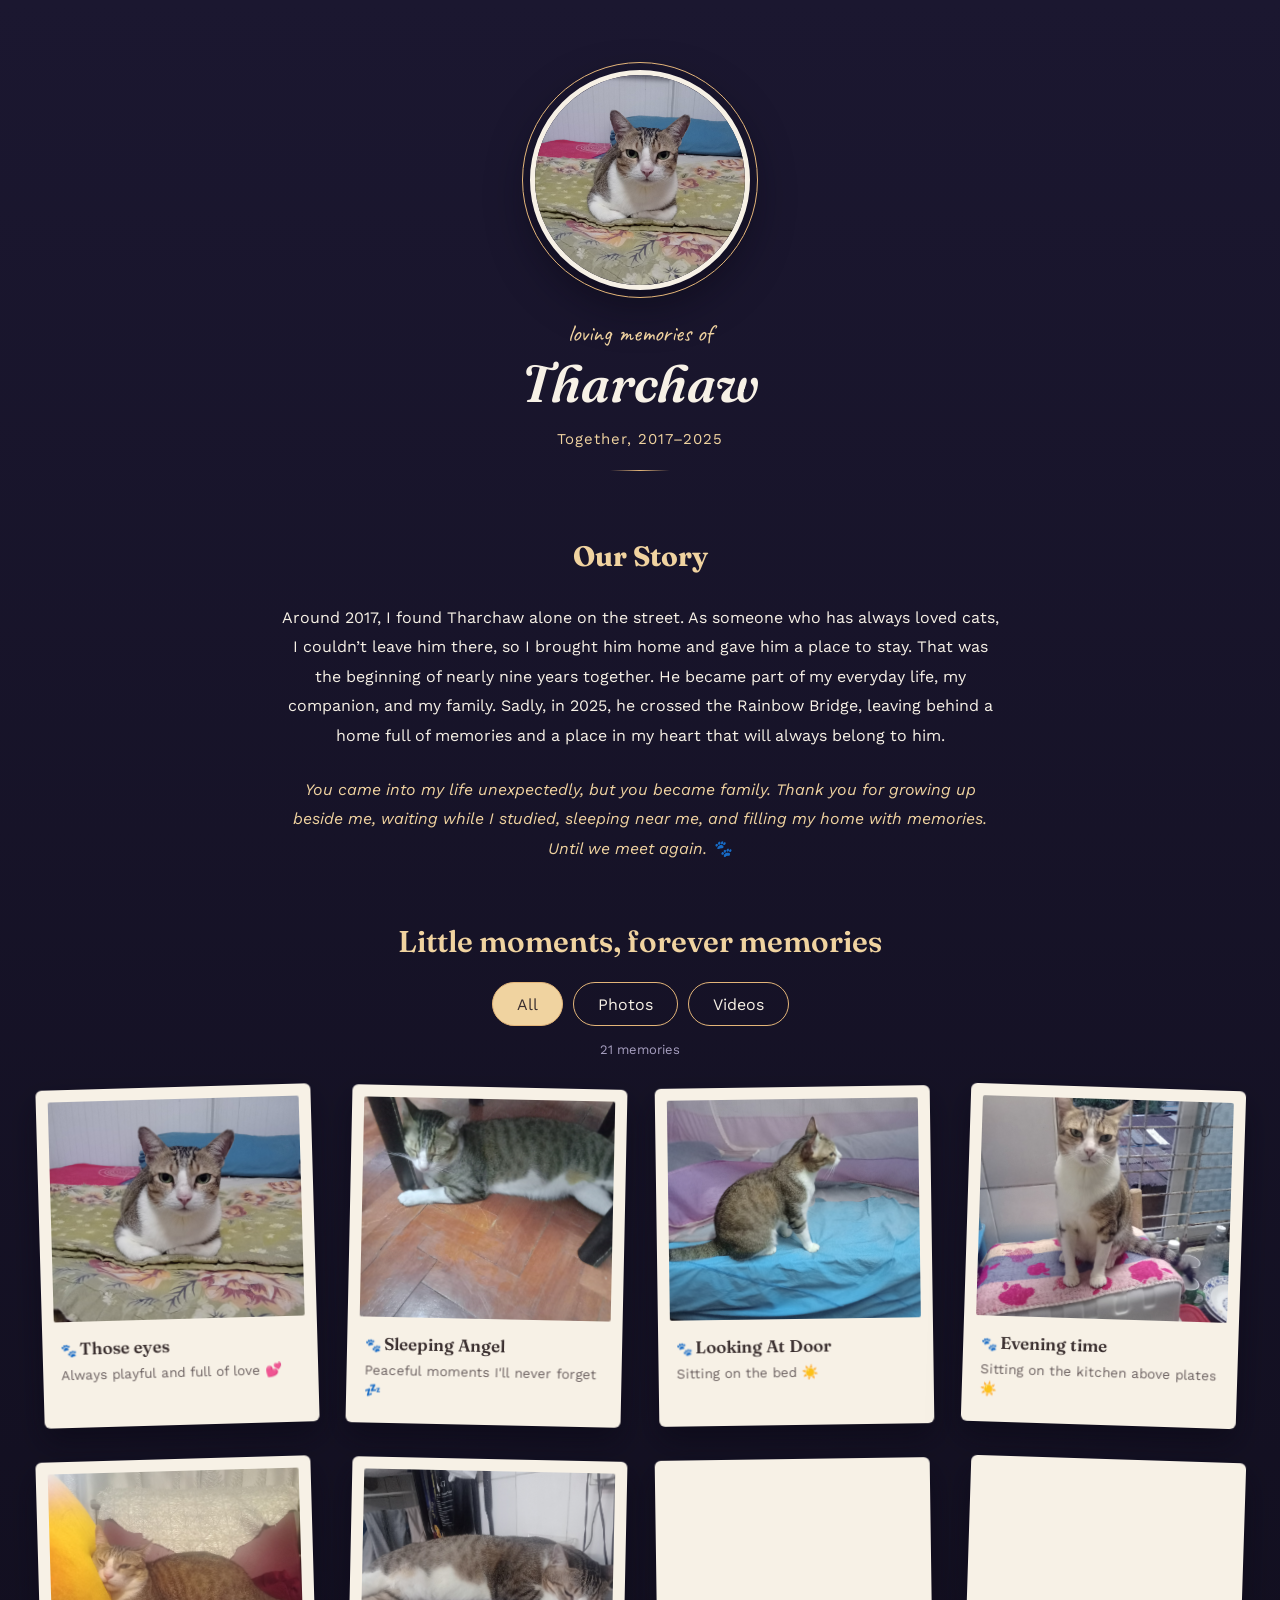
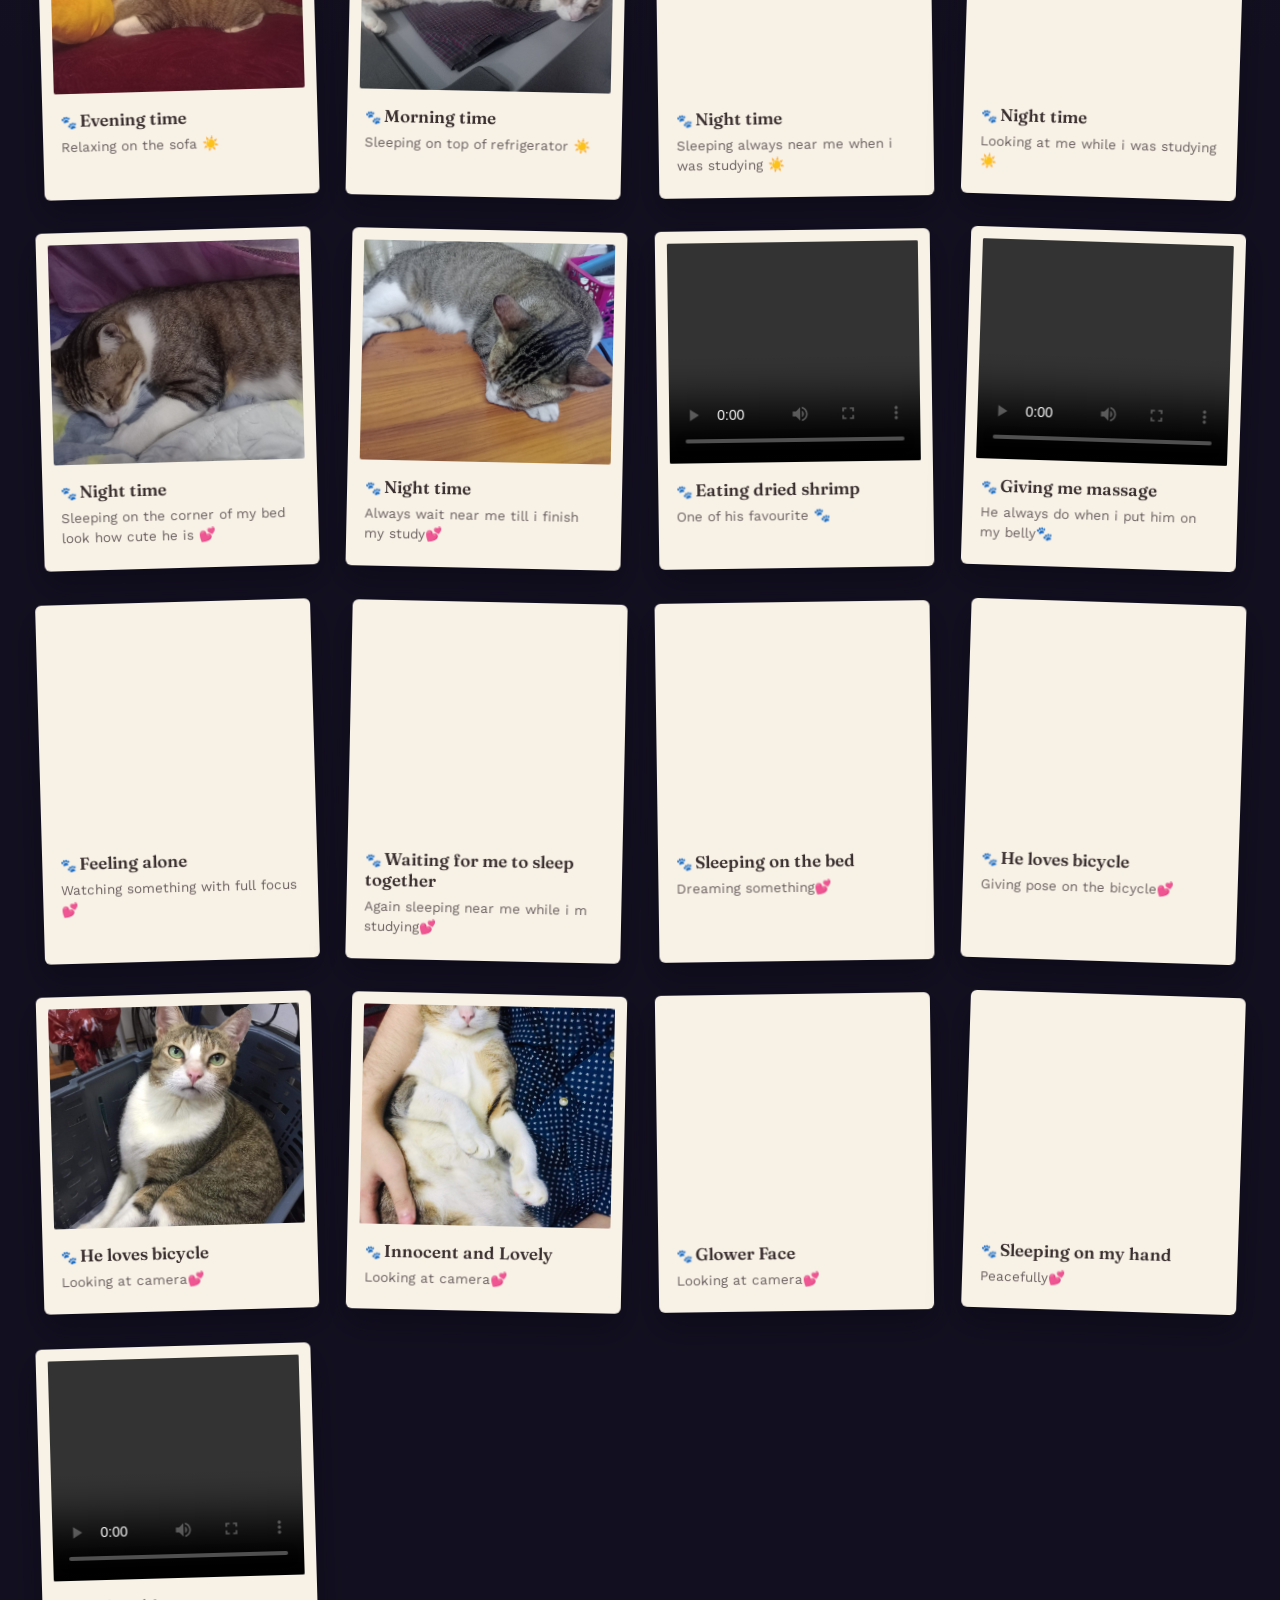
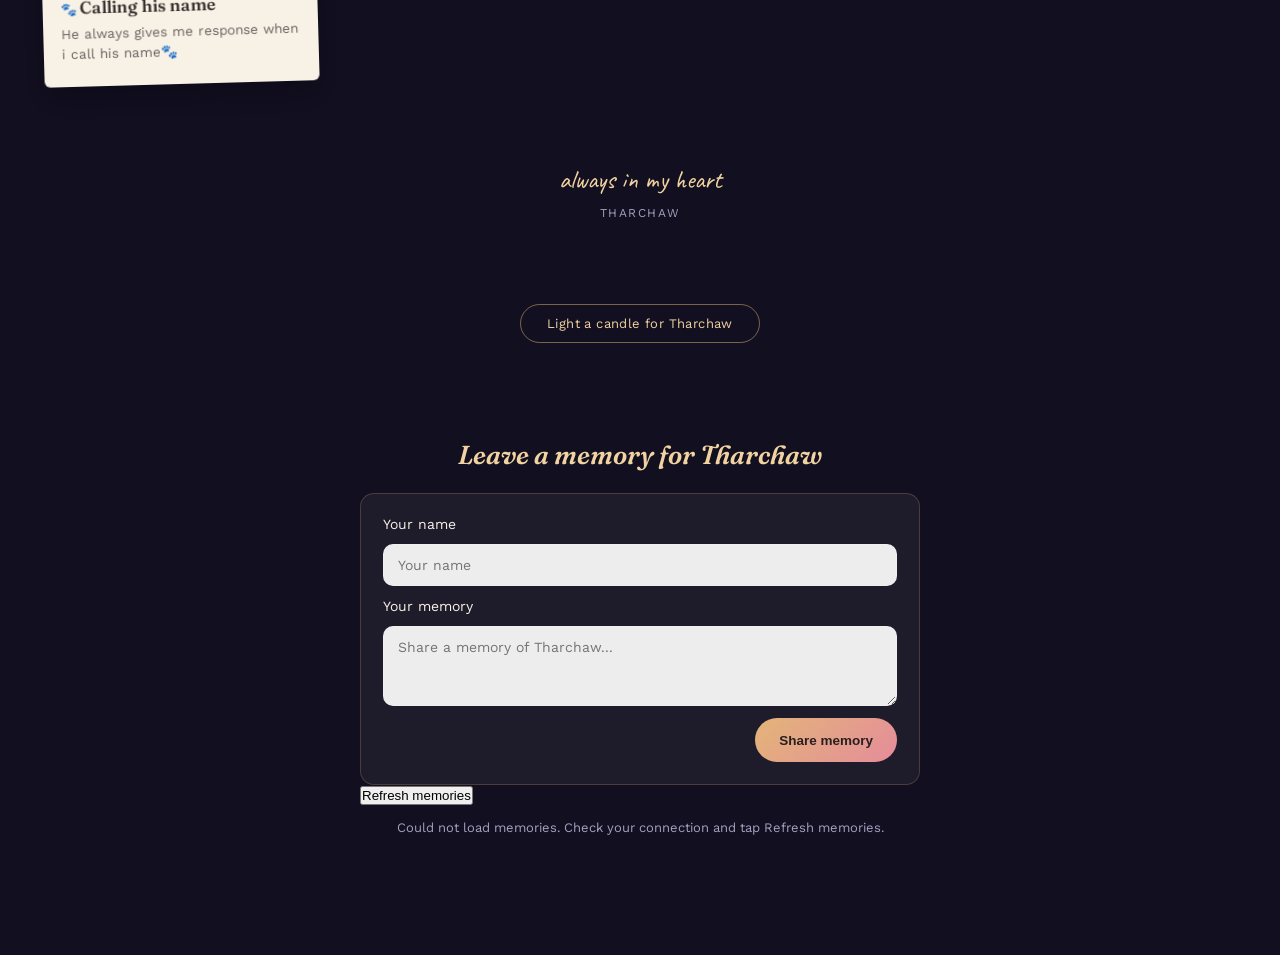
==== commit 2555ee16: "Update home.html" ====
--- a/home.html
+++ b/home.html
@@ -6,7 +6,7 @@
     <title>Tharchaw — Loving Memories</title>
     <link rel="preconnect" href="https://fonts.googleapis.com">
     <link href="https://fonts.googleapis.com/css2?family=Fraunces:ital,wght@0,600;1,600&family=Work+Sans:wght@400;500;600&family=Caveat:wght@500;600&display=swap" rel="stylesheet">
-    <link rel="stylesheet" href="style.css">
+    <link rel="stylesheet" href="style.css?v=20260930-2">
 </head>
 <body>
 
@@ -22,7 +22,7 @@
 <div class="container">
 
     <div class="hero">
-        <img class="featured-photo" src="images/cat1.jpg" alt="A favourite portrait of Tharchaw" fetchpriority="high">
+        <img width="220" height="220" style="display:block;width:clamp(150px,30vw,220px);height:clamp(150px,30vw,220px);max-width:100%;object-fit:cover;border-radius:50%;margin:0 auto 28px;border:5px solid #f7f1e6;box-sizing:border-box;" class="featured-photo" src="images/cat1.jpg" alt="A favourite portrait of Tharchaw" fetchpriority="high">
         <span class="eyebrow">loving memories of</span>
         <h1>Tharchaw</h1>
         <p class="together-years">Together, 2017–2025</p>
@@ -256,14 +256,12 @@
         <div class="flame" aria-hidden="true"></div>
         <button class="candle-btn" id="candleBtn">Light a candle for Tharchaw</button>
         <span class="candle-count" id="candleCount" aria-live="polite"></span>
-        <p class="device-note">Your candle and count are saved only in this browser on this device.</p>
     </div>
 
     <section class="guestbook">
         <h2>Leave a memory for Tharchaw</h2>
-        <p class="device-note" id="guestbookNote">Share a memory with everyone who visits. Your name and message will be visible to other visitors and Tharchaw’s family.</p>
         <p id="storageStatus" class="device-note" role="status"></p>
-        <form class="guestbook-form" id="guestbookForm" aria-describedby="guestbookNote">
+        <form class="guestbook-form" id="guestbookForm">
             <label for="gbName">Your name</label>
             <input type="text" id="gbName" maxlength="80" placeholder="Your name" required>
             <label for="gbMessage">Your memory</label>
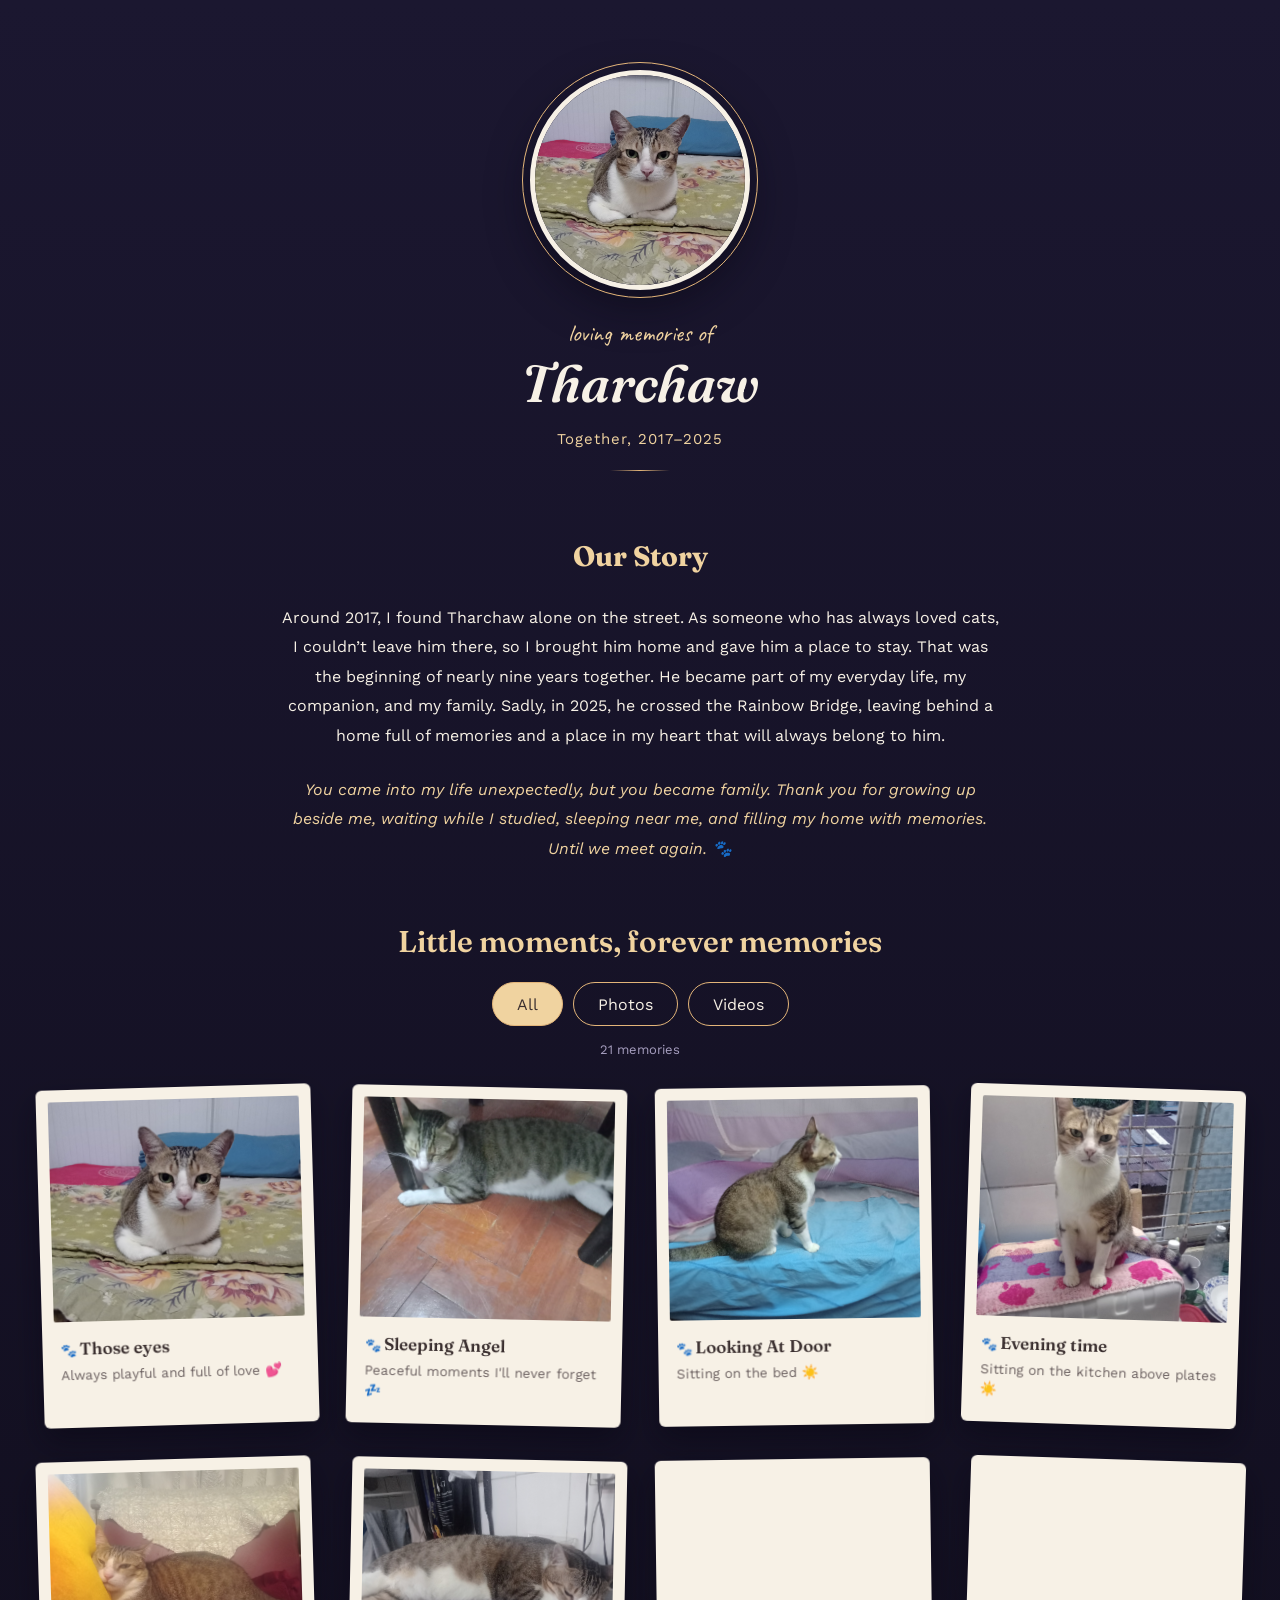
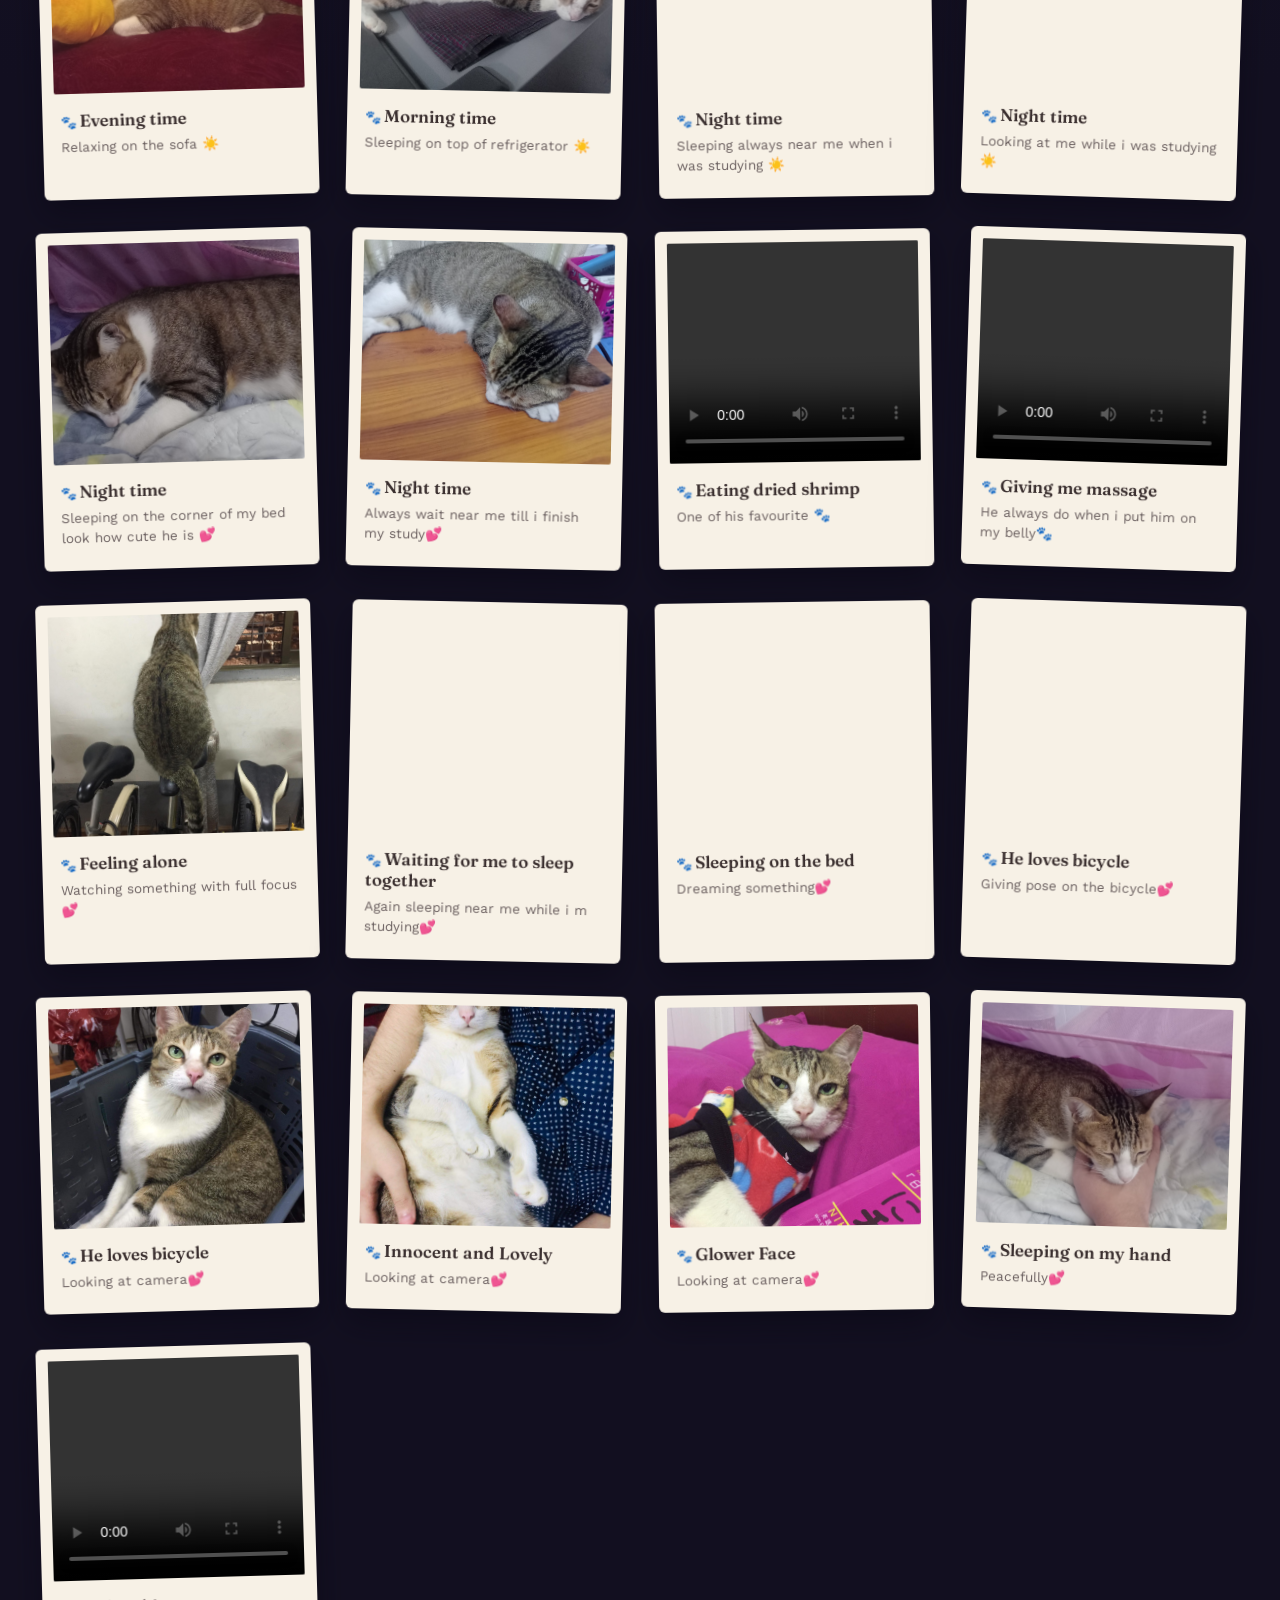
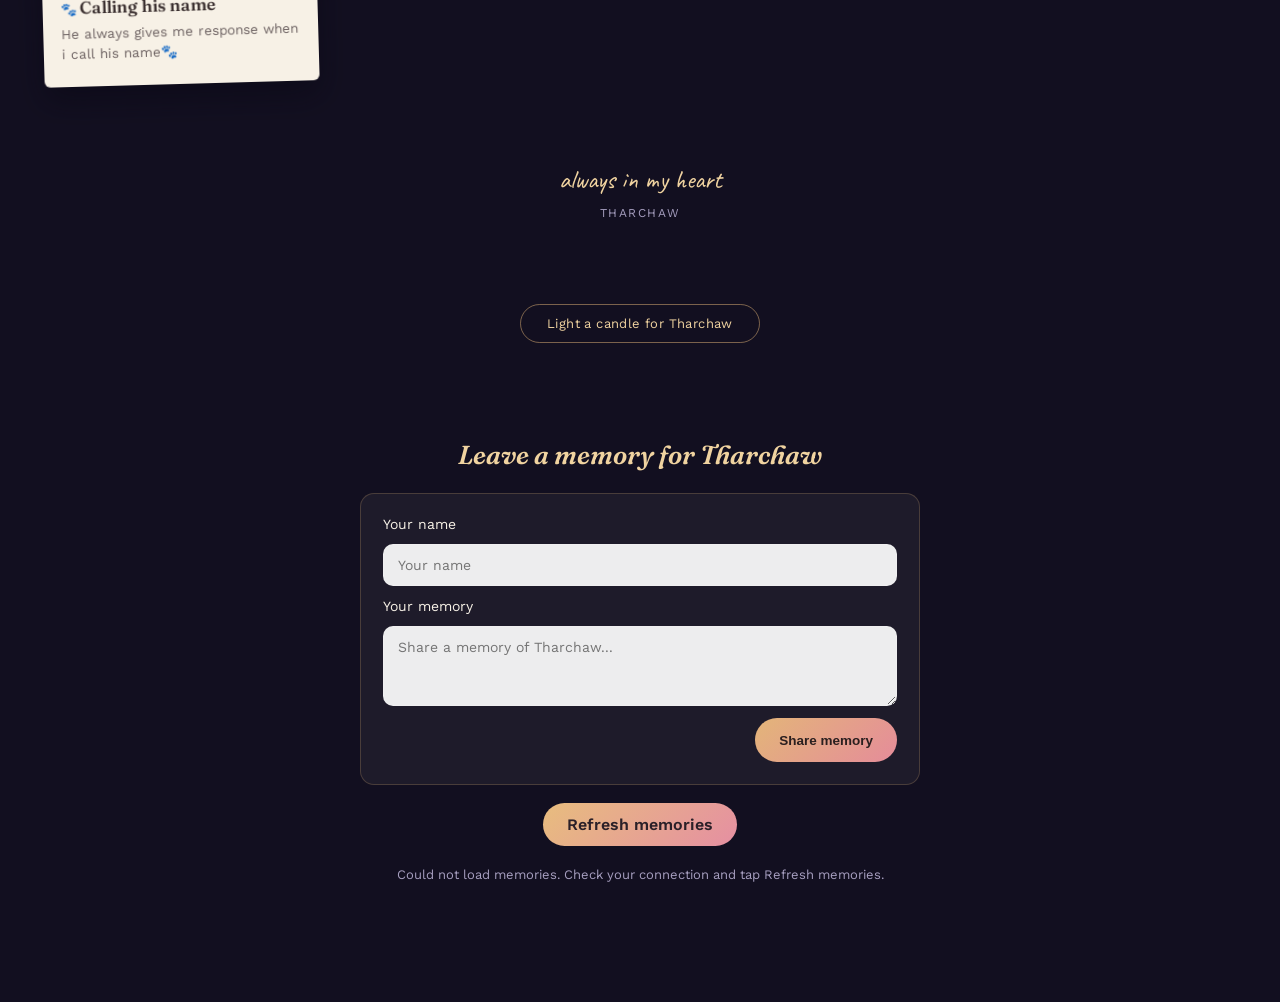
==== commit 83450d4d: "Update home" ====
--- a/home.html
+++ b/home.html
@@ -6,7 +6,7 @@
     <title>Tharchaw — Loving Memories</title>
     <link rel="preconnect" href="https://fonts.googleapis.com">
     <link href="https://fonts.googleapis.com/css2?family=Fraunces:ital,wght@0,600;1,600&family=Work+Sans:wght@400;500;600&family=Caveat:wght@500;600&display=swap" rel="stylesheet">
-    <link rel="stylesheet" href="style.css?v=20260930-2">
+    <link rel="stylesheet" href="style.css?v=20261001-1">
 </head>
 <body>
 
--- a/style.css
+++ b/style.css
@@ -697,3 +697,26 @@
     .lightbox-caption p { font-size:14px; line-height:1.5; }
     .login-container { width:min(340px, calc(100vw - 32px)); padding:36px 24px; }
 }
+#refreshMemories {
+  display: block;
+  margin: 18px auto;
+  padding: 12px 24px;
+  border: none;
+  border-radius: 999px;
+  background: linear-gradient(135deg, #e8bd7e, #e58fa2);
+  color: #2b2028;
+  font: inherit;
+  font-weight: 600;
+  cursor: pointer;
+  transition: transform 0.2s ease, box-shadow 0.2s ease;
+}
+
+#refreshMemories:hover {
+  transform: translateY(-2px);
+  box-shadow: 0 4px 16px rgba(232, 189, 126, 0.25);
+}
+
+#refreshMemories:focus-visible {
+  outline: 2px solid #f5d9a5;
+  outline-offset: 4px;
+}
